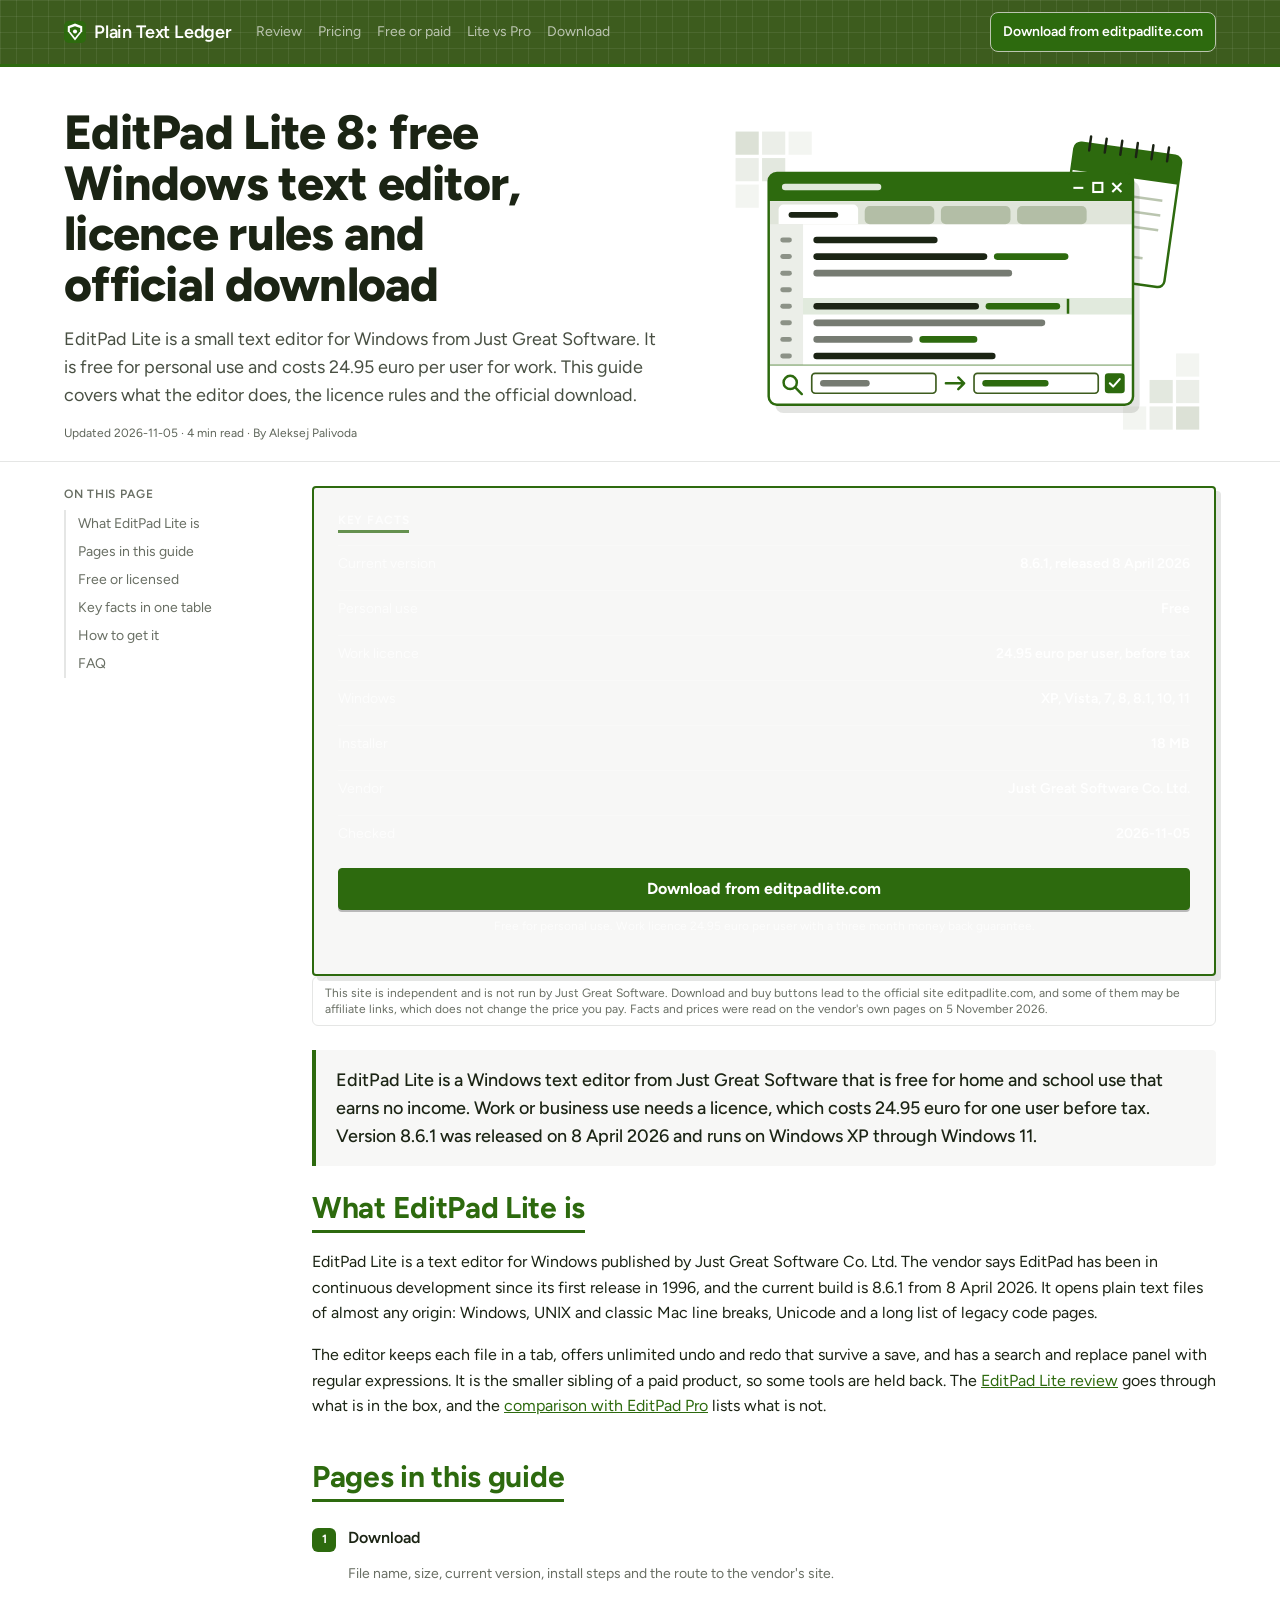
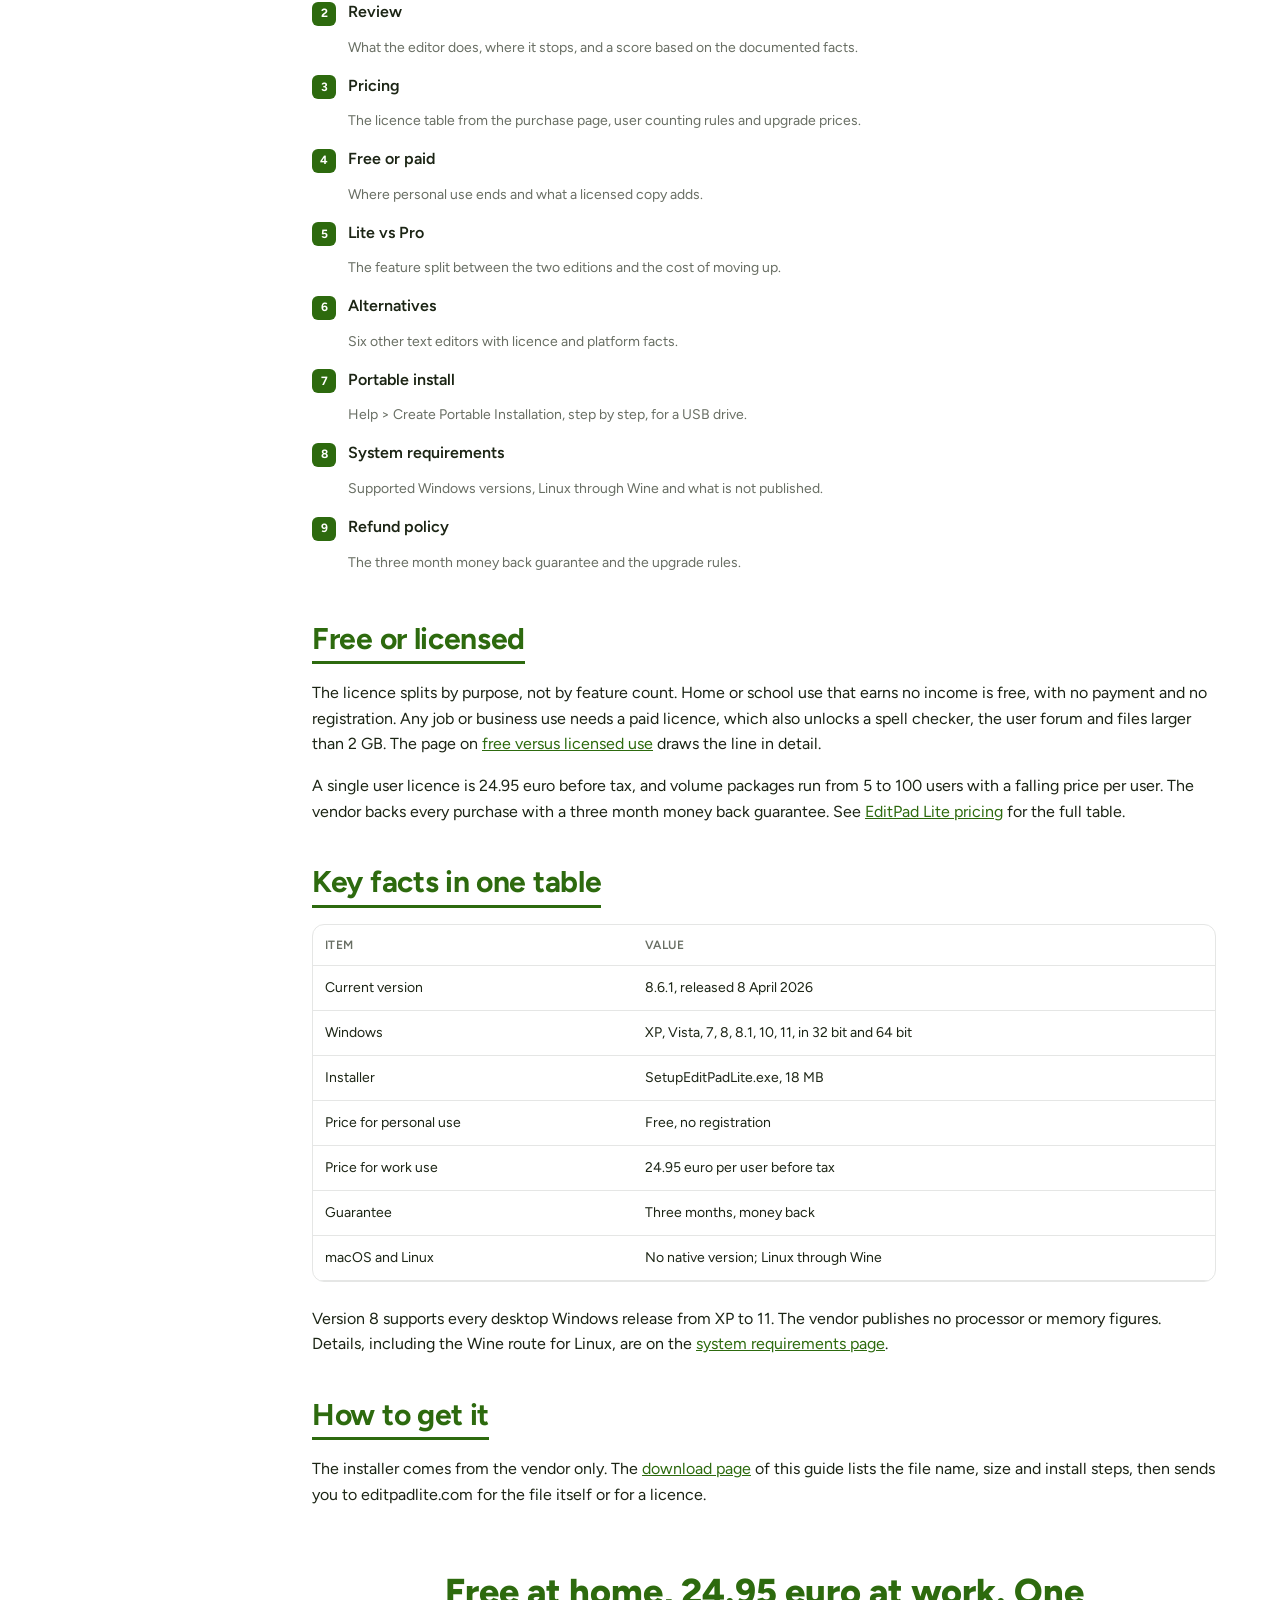
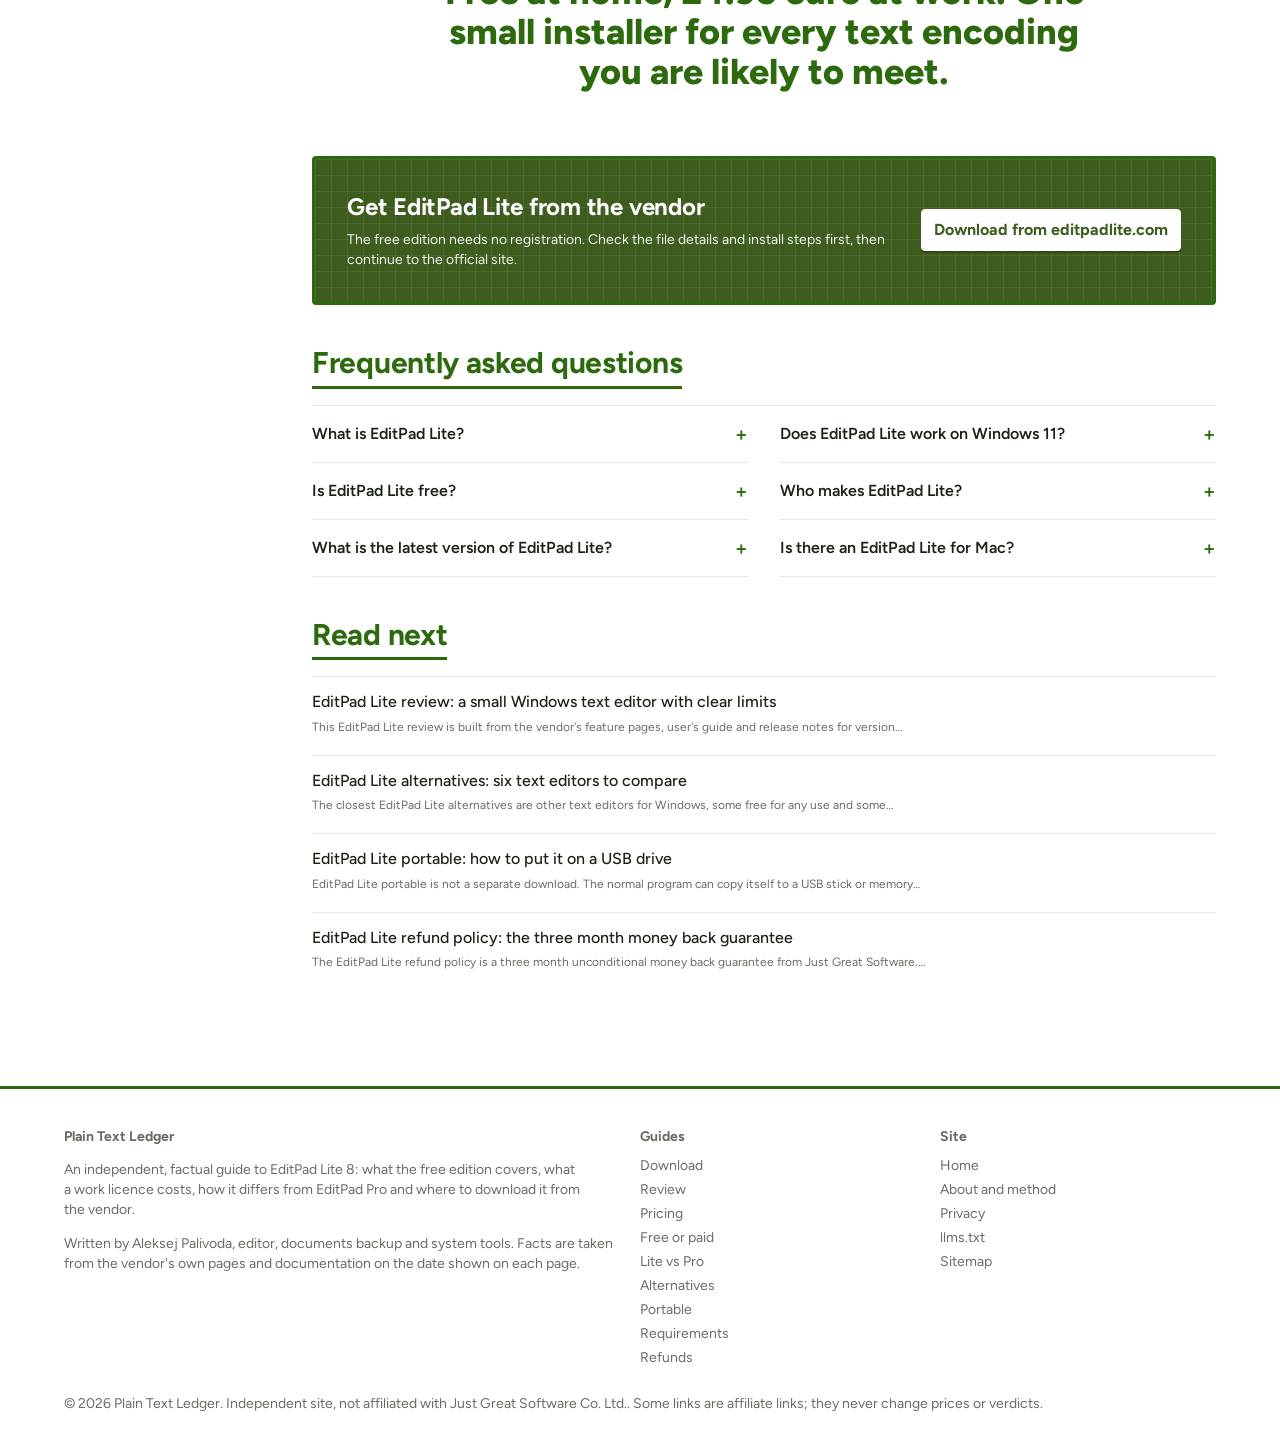
==== index.html @ 51b81226 "Update site (12 pages)" ====
<!doctype html>
<html lang="en"><head>
<meta charset="utf-8">
<meta name="viewport" content="width=device-width,initial-scale=1">
<title>EditPad Lite 8: Free Text Editor, Licence, Download Guide</title>
<meta name="description" content="Guide to EditPad Lite 8.6.1: free for personal use, 24.95 euro for work use, Windows XP to 11. Features, limits, pricing and the official download.">
<link rel="canonical" href="https://editpadlite.github.io/">
<meta name="robots" content="index,follow,max-image-preview:large,max-snippet:-1">
<meta name="author" content="Aleksej Palivoda">
<meta property="og:type" content="website">
<meta property="og:title" content="EditPad Lite 8: Free Text Editor, Licence, Download Guide">
<meta property="og:description" content="Guide to EditPad Lite 8.6.1: free for personal use, 24.95 euro for work use, Windows XP to 11. Features, limits, pricing and the official download.">
<meta property="og:url" content="https://editpadlite.github.io/">
<meta property="og:image" content="https://editpadlite.github.io/assets/og.png">
<meta property="og:site_name" content="Plain Text Ledger">
<meta property="article:published_time" content="2026-11-05">
<meta property="article:modified_time" content="2026-11-05">
<meta name="twitter:card" content="summary_large_image">
<link rel="icon" href="assets/favicon.svg" type="image/svg+xml">
<link rel="icon" href="assets/favicon-32.png" sizes="32x32" type="image/png">
<link rel="apple-touch-icon" href="assets/apple-touch-icon.png">
<link rel="preconnect" href="https://fonts.googleapis.com">
<link rel="preconnect" href="https://fonts.gstatic.com" crossorigin>
<link href="https://fonts.googleapis.com/css2?family=Figtree:wght@400;500;600;700&display=swap" rel="stylesheet">
<link rel="stylesheet" href="assets/style.css">
<script type="application/ld+json">{"@context": "https://schema.org", "@graph": [{"@type": "Organization", "@id": "https://editpadlite.github.io/#org", "name": "Plain Text Ledger", "url": "https://editpadlite.github.io/", "logo": {"@type": "ImageObject", "url": "https://editpadlite.github.io/assets/og.png"}}, {"@type": "Person", "@id": "https://editpadlite.github.io/#author", "name": "Aleksej Palivoda", "jobTitle": "editor, documents backup and system tools", "url": "https://editpadlite.github.io/about.html", "worksFor": {"@id": "https://editpadlite.github.io/#org"}}, {"@type": "WebSite", "@id": "https://editpadlite.github.io/#site", "name": "Plain Text Ledger", "url": "https://editpadlite.github.io/", "publisher": {"@id": "https://editpadlite.github.io/#org"}, "inLanguage": "en"}, {"@type": "SoftwareApplication", "@id": "https://editpadlite.github.io/#product", "name": "Editpadlite", "applicationCategory": "UtilitiesApplication", "operatingSystem": "Windows 11, 10, 8.1, 8, 7, Vista, XP", "url": "https://www.editpadlite.com/", "softwareVersion": "8.6.1", "publisher": {"@type": "Organization", "name": "Just Great Software Co. Ltd."}, "sameAs": ["https://www.editpadlite.com/"], "offers": [{"@type": "Offer", "name": "Free for personal use", "price": "0", "priceCurrency": "EUR", "url": "https://www.editpadlite.com/", "description": "freeware for home or school use that earns no income"}, {"@type": "Offer", "name": "Single user licence", "price": "24.95", "priceCurrency": "EUR", "url": "https://www.editpadlite.com/", "description": "one time purchase for version 8, before tax"}, {"@type": "Offer", "name": "5 user licence", "price": "99.95", "priceCurrency": "EUR", "url": "https://www.editpadlite.com/", "description": "one time purchase for version 8, before tax"}, {"@type": "Offer", "name": "Upgrade from version 7", "price": "12.95", "priceCurrency": "EUR", "url": "https://www.editpadlite.com/", "description": "one time purchase, single user, before tax"}]}, {"@type": "WebPage", "@id": "https://editpadlite.github.io/#webpage", "url": "https://editpadlite.github.io/", "name": "EditPad Lite 8: Free Text Editor, Licence, Download Guide", "description": "Guide to EditPad Lite 8.6.1: free for personal use, 24.95 euro for work use, Windows XP to 11. Features, limits, pricing and the official download.", "isPartOf": {"@id": "https://editpadlite.github.io/#site"}, "about": {"@id": "https://editpadlite.github.io/#product"}, "datePublished": "2026-11-05", "dateModified": "2026-11-05", "inLanguage": "en", "breadcrumb": {"@id": "https://editpadlite.github.io/#crumbs"}, "speakable": {"@type": "SpeakableSpecification", "cssSelector": [".answer", ".keyfacts", ".hero .lede"]}}, {"@type": "BreadcrumbList", "@id": "https://editpadlite.github.io/#crumbs", "itemListElement": [{"@type": "ListItem", "position": 1, "name": "Plain Text Ledger", "item": "https://editpadlite.github.io/"}]}, {"@type": "CollectionPage", "name": "EditPad Lite 8: free Windows text editor, licence rules and official download", "mainEntity": {"@type": "ItemList", "itemListElement": [{"@type": "ListItem", "position": 1, "name": "EditPad Lite download: version 8.6.1 from the official site", "url": "https://editpadlite.github.io/download.html"}, {"@type": "ListItem", "position": 2, "name": "EditPad Lite review: a small Windows text editor with clear limits", "url": "https://editpadlite.github.io/review.html"}, {"@type": "ListItem", "position": 3, "name": "EditPad Lite pricing: free for personal use, 24.95 euro for work", "url": "https://editpadlite.github.io/pricing.html"}, {"@type": "ListItem", "position": 4, "name": "Is EditPad Lite free? Personal use versus the paid licence", "url": "https://editpadlite.github.io/free-vs-paid.html"}, {"@type": "ListItem", "position": 5, "name": "EditPad Lite vs EditPad Pro: what the extra 25 euro buys", "url": "https://editpadlite.github.io/editpad-lite-vs-editpad-pro.html"}, {"@type": "ListItem", "position": 6, "name": "EditPad Lite alternatives: six text editors to compare", "url": "https://editpadlite.github.io/alternatives.html"}, {"@type": "ListItem", "position": 7, "name": "EditPad Lite portable: how to put it on a USB drive", "url": "https://editpadlite.github.io/portable-install.html"}, {"@type": "ListItem", "position": 8, "name": "EditPad Lite system requirements: Windows versions, Linux and Mac", "url": "https://editpadlite.github.io/system-requirements.html"}, {"@type": "ListItem", "position": 9, "name": "EditPad Lite refund policy: the three month money back guarantee", "url": "https://editpadlite.github.io/refund-policy.html"}]}, "headline": "EditPad Lite 8: free Windows text editor, licence rules and official download", "description": "Guide to EditPad Lite 8.6.1: free for personal use, 24.95 euro for work use, Windows XP to 11. Features, limits, pricing and the official download.", "author": {"@id": "https://editpadlite.github.io/#author"}, "publisher": {"@id": "https://editpadlite.github.io/#org"}, "datePublished": "2026-11-05", "dateModified": "2026-11-05", "mainEntityOfPage": {"@id": "https://editpadlite.github.io/#webpage"}, "about": {"@id": "https://editpadlite.github.io/#product"}, "inLanguage": "en"}, {"@type": "FAQPage", "mainEntity": [{"@type": "Question", "name": "What is EditPad Lite?", "acceptedAnswer": {"@type": "Answer", "text": "EditPad Lite is a text editor for Windows published by Just Great Software Co. Ltd. It edits plain text in tabs, with unlimited undo, regular expression search and support for Unicode and many legacy encodings. It is the smaller edition of EditPad Pro."}}, {"@type": "Question", "name": "Is EditPad Lite free?", "acceptedAnswer": {"@type": "Answer", "text": "EditPad Lite is free for personal use, which the vendor defines as home or school use that earns no income. No payment or registration is needed for that. Use for a job or a business requires a licence from 24.95 euro per user before tax."}}, {"@type": "Question", "name": "What is the latest version of EditPad Lite?", "acceptedAnswer": {"@type": "Answer", "text": "The latest version listed on the vendor's download page is 8.6.1, released on 8 April 2026. It fixed a rare crash that was introduced in version 8.5.0, and the vendor advises users of 8.5.x and 8.6.0 to update."}}, {"@type": "Question", "name": "Does EditPad Lite work on Windows 11?", "acceptedAnswer": {"@type": "Answer", "text": "Yes. EditPad Lite 8 supports Windows XP, Vista, 7, 8, 8.1, 10 and 11, in both 32 bit and 64 bit versions. The same installer is used on all of them."}}, {"@type": "Question", "name": "Who makes EditPad Lite?", "acceptedAnswer": {"@type": "Answer", "text": "EditPad Lite is published by Just Great Software Co. Ltd., which also sells EditPad Pro, PowerGREP, RegexBuddy and AceText. The copyright notice on the site names Jan Goyvaerts."}}, {"@type": "Question", "name": "Is there an EditPad Lite for Mac?", "acceptedAnswer": {"@type": "Answer", "text": "No. The vendor offers no macOS version and its pages do not mention running EditPad Lite on a Mac. For Linux it documents running the Windows version through Wine."}}]}]}</script>
<script async src="https://www.googletagmanager.com/gtag/js?id=G-QSW5VDXMWQ"></script>
<script>window.dataLayer=window.dataLayer||[];function gtag(){dataLayer.push(arguments)}gtag('js',new Date());gtag('config','G-QSW5VDXMWQ');</script>
<meta name="google-site-verification" content="xAunRhtJdhnY6h3AJfaAXjwxS6wFR462_MNnzouf0wA">
</head><body class="t-ledger s-numbered ft-list q-columns rl-list">
<a class="skip" href="#main">Skip to content</a>
<header class="site"><div class="wrap"><a class="logo" href="index.html"><svg class="mark" aria-hidden="true" xmlns="http://www.w3.org/2000/svg" viewBox="0 0 32 32" width="20" height="20"><rect width="32" height="32" rx="7" fill="#2d6a0e"/><polygon points="16,3.5 26.5,7.5 26.5,15 16,28.5 5.5,15 5.5,7.5" fill="#ffffff"/><polygon points="16,7.5 23.5,10.3 23.5,15 16,24.3 8.5,15 8.5,10.3" fill="#2d6a0e"/><circle cx="16" cy="15.2" r="3" fill="#ffffff"/></svg>Plain Text Ledger</a><nav aria-label="Site"><a href="review.html">Review</a><a href="pricing.html">Pricing</a><a href="free-vs-paid.html">Free or paid</a><a href="editpad-lite-vs-editpad-pro.html">Lite vs Pro</a><a href="download.html">Download</a></nav><a class="hbtn" href="download.html" data-track="funnel" data-offer="editpadlite" data-place="header">Download from editpadlite.com</a></div></header><section class="hero v-illu"><div class="wrap"><div><h1 class="long">EditPad Lite 8: free Windows text editor, licence rules and official download</h1><p class="lede">EditPad Lite is a small text editor for Windows from Just Great Software. It is free for personal use and costs 24.95 euro per user for work. This guide covers what the editor does, the licence rules and the official download.</p><p class="meta">Updated 2026-11-05 · 4 min read · By Aleksej Palivoda</p></div><div class="art"><svg viewBox='0 0 600 400' role='img' aria-label='Tabbed text editor window with numbered lines and a search and replace bar'><g fill='#3d5c1e'><rect x='20' y='20' width='28' height='28' opacity='.18'/><rect x='52' y='20' width='28' height='28' opacity='.1'/><rect x='20' y='52' width='28' height='28' opacity='.1'/><rect x='84' y='20' width='28' height='28' opacity='.06'/><rect x='52' y='52' width='28' height='28' opacity='.14'/><rect x='20' y='84' width='28' height='28' opacity='.06'/><rect x='552' y='352' width='28' height='28' opacity='.18'/><rect x='520' y='352' width='28' height='28' opacity='.1'/><rect x='552' y='320' width='28' height='28' opacity='.1'/><rect x='488' y='352' width='28' height='28' opacity='.06'/><rect x='520' y='320' width='28' height='28' opacity='.14'/><rect x='552' y='288' width='28' height='28' opacity='.06'/></g><g transform='rotate(8 480 110)'><rect x='420' y='40' width='130' height='160' rx='8' fill='#ffffff' stroke='#2d6a0e' stroke-width='3'/><path d='M420 48a8 8 0 0 1 8-8h114a8 8 0 0 1 8 8v26H420z' fill='#2d6a0e'/><path d='M438 31v17M457 31v17M476 31v17M495 31v17M514 31v17M533 31v17' fill='none' stroke='#1b2414' stroke-width='3' stroke-linecap='round'/><path d='M436 96h98M436 114h98M436 132h98M436 150h70M436 168h84' stroke='#3d5c1e' stroke-width='3' opacity='.35'/></g><rect x='68' y='80' width='440' height='280' rx='10' fill='#1b2414' opacity='.12'/><rect x='60' y='70' width='440' height='280' rx='10' fill='#ffffff' stroke='#2d6a0e' stroke-width='3'/><path d='M60 80a10 10 0 0 1 10-10h420a10 10 0 0 1 10 10v24H60z' fill='#2d6a0e'/><rect x='76' y='83' width='120' height='8' rx='4' fill='#ffffff' opacity='.85'/><g stroke='#ffffff' stroke-width='2.5' fill='none'><path d='M428 88h12'/><rect x='452' y='82' width='11' height='11'/><path d='M475 82l11 11M486 82l-11 11'/></g><rect x='61.5' y='104' width='437' height='28' fill='#3d5c1e' opacity='.16'/><path d='M72 132v-18a6 6 0 0 1 6-6h84a6 6 0 0 1 6 6v18z' fill='#ffffff'/><rect x='84' y='117' width='60' height='7' rx='3.5' fill='#1b2414'/><rect x='176' y='110' width='84' height='22' rx='6' fill='#3d5c1e' opacity='.28'/><rect x='268' y='110' width='84' height='22' rx='6' fill='#3d5c1e' opacity='.28'/><rect x='360' y='110' width='84' height='22' rx='6' fill='#3d5c1e' opacity='.28'/><rect x='61.5' y='132' width='40' height='170' fill='#3d5c1e' opacity='.1'/><g fill='#1b2414' opacity='.45'><rect x='74' y='148' width='14' height='6' rx='3'/><rect x='74' y='168' width='14' height='6' rx='3'/><rect x='74' y='188' width='14' height='6' rx='3'/><rect x='74' y='208' width='14' height='6' rx='3'/><rect x='74' y='228' width='14' height='6' rx='3'/><rect x='74' y='248' width='14' height='6' rx='3'/><rect x='74' y='268' width='14' height='6' rx='3'/><rect x='74' y='288' width='14' height='6' rx='3'/></g><rect x='101.5' y='221' width='397' height='20' fill='#2d6a0e' opacity='.14'/><g fill='#1b2414'><rect x='114' y='147' width='150' height='8' rx='4'/><rect x='114' y='167' width='210' height='8' rx='4'/><rect x='114' y='187' width='240' height='8' rx='4' opacity='.6'/><rect x='114' y='227' width='200' height='8' rx='4'/><rect x='114' y='247' width='280' height='8' rx='4' opacity='.6'/><rect x='114' y='267' width='120' height='8' rx='4' opacity='.6'/><rect x='114' y='287' width='220' height='8' rx='4'/></g><g fill='#2d6a0e'><rect x='332' y='167' width='90' height='8' rx='4'/><rect x='322' y='227' width='90' height='8' rx='4'/><rect x='420' y='222' width='3' height='18'/><rect x='242' y='267' width='70' height='8' rx='4'/></g><path d='M61.5 302h437' stroke='#2d6a0e' stroke-width='2' opacity='.4'/><circle cx='86' cy='323' r='8' fill='none' stroke='#2d6a0e' stroke-width='3'/><path d='M92 329l8 8' stroke='#2d6a0e' stroke-width='3' stroke-linecap='round'/><rect x='112' y='312' width='150' height='24' rx='4' fill='#ffffff' stroke='#3d5c1e' stroke-width='2'/><rect x='122' y='320' width='60' height='8' rx='4' fill='#1b2414' opacity='.6'/><path d='M274 324h22m-7-7l7 7-7 7' fill='none' stroke='#2d6a0e' stroke-width='3' stroke-linecap='round' stroke-linejoin='round'/><rect x='308' y='312' width='150' height='24' rx='4' fill='#ffffff' stroke='#3d5c1e' stroke-width='2'/><rect x='318' y='320' width='80' height='8' rx='4' fill='#2d6a0e'/><rect x='466' y='312' width='24' height='24' rx='4' fill='#2d6a0e'/><path d='M472 324l4 4 8-9' fill='none' stroke='#ffffff' stroke-width='2.5' stroke-linecap='round' stroke-linejoin='round'/></svg></div></div></section><main id="main" class="body"><div class="wrap"><nav class="toc" aria-label="On this page"><h2>On this page</h2><a href="#what">What EditPad Lite is</a><a href="#pages">Pages in this guide</a><a href="#licence">Free or licensed</a><a href="#req">Key facts in one table</a><a href="#get">How to get it</a><a href="#faq">FAQ</a></nav><article><aside class="facts" aria-label="Key facts"><h2>Key facts</h2><ul class="keyfacts"><li><span>Current version</span><span>8.6.1, released 8 April 2026</span></li><li><span>Personal use</span><span>Free</span></li><li><span>Work licence</span><span>24.95 euro per user, before tax</span></li><li><span>Windows</span><span>XP, Vista, 7, 8, 8.1, 10, 11</span></li><li><span>Installer</span><span>18 MB</span></li><li><span>Vendor</span><span>Just Great Software Co. Ltd.</span></li><li><span>Checked</span><span>2026-11-05</span></li></ul><a class="btn" href="download.html" data-track="funnel" data-offer="editpadlite" data-place="facts">Download from editpadlite.com</a><p class="note">Free for personal use. Work licence 24.95 euro per user with a three month money back guarantee.</p></aside><p class="disclosure">This site is independent and is not run by Just Great Software. Download and buy buttons lead to the official site editpadlite.com, and some of them may be affiliate links, which does not change the price you pay. Facts and prices were read on the vendor's own pages on 5 November 2026.</p><p class="answer">EditPad Lite is a Windows text editor from Just Great Software that is free for home and school use that earns no income. Work or business use needs a licence, which costs 24.95 euro for one user before tax. Version 8.6.1 was released on 8 April 2026 and runs on Windows XP through Windows 11.</p><section id="what">
<h2>What EditPad Lite is</h2>
<p>EditPad Lite is a text editor for Windows published by Just Great Software Co. Ltd. The vendor says EditPad has been in continuous development since its first release in 1996, and the current build is 8.6.1 from 8 April 2026. It opens plain text files of almost any origin: Windows, UNIX and classic Mac line breaks, Unicode and a long list of legacy code pages.</p>
<p>The editor keeps each file in a tab, offers unlimited undo and redo that survive a save, and has a search and replace panel with regular expressions. It is the smaller sibling of a paid product, so some tools are held back. The <a href="review.html">EditPad Lite review</a> goes through what is in the box, and the <a href="editpad-lite-vs-editpad-pro.html">comparison with EditPad Pro</a> lists what is not.</p>
</section>
<section id="pages">
<h2>Pages in this guide</h2>
<div class="features"><div class="feature"><div class="ico">1</div><h3>Download</h3><p>File name, size, current version, install steps and the route to the vendor's site.</p></div><div class="feature"><div class="ico">2</div><h3>Review</h3><p>What the editor does, where it stops, and a score based on the documented facts.</p></div><div class="feature"><div class="ico">3</div><h3>Pricing</h3><p>The licence table from the purchase page, user counting rules and upgrade prices.</p></div><div class="feature"><div class="ico">4</div><h3>Free or paid</h3><p>Where personal use ends and what a licensed copy adds.</p></div><div class="feature"><div class="ico">5</div><h3>Lite vs Pro</h3><p>The feature split between the two editions and the cost of moving up.</p></div><div class="feature"><div class="ico">6</div><h3>Alternatives</h3><p>Six other text editors with licence and platform facts.</p></div><div class="feature"><div class="ico">7</div><h3>Portable install</h3><p>Help &gt; Create Portable Installation, step by step, for a USB drive.</p></div><div class="feature"><div class="ico">8</div><h3>System requirements</h3><p>Supported Windows versions, Linux through Wine and what is not published.</p></div><div class="feature"><div class="ico">9</div><h3>Refund policy</h3><p>The three month money back guarantee and the upgrade rules.</p></div></div>
</section>
<section id="licence">
<h2>Free or licensed</h2>
<p>The licence splits by purpose, not by feature count. Home or school use that earns no income is free, with no payment and no registration. Any job or business use needs a paid licence, which also unlocks a spell checker, the user forum and files larger than 2 GB. The page on <a href="free-vs-paid.html">free versus licensed use</a> draws the line in detail.</p>
<p>A single user licence is 24.95 euro before tax, and volume packages run from 5 to 100 users with a falling price per user. The vendor backs every purchase with a three month money back guarantee. See <a href="pricing.html">EditPad Lite pricing</a> for the full table.</p>
</section>
<section id="req">
<h2>Key facts in one table</h2>
<div class="tablewrap"><table><thead><tr><th>Item</th><th>Value</th></tr></thead><tbody><tr><td>Current version</td><td>8.6.1, released 8 April 2026</td></tr><tr><td>Windows</td><td>XP, Vista, 7, 8, 8.1, 10, 11, in 32 bit and 64 bit</td></tr><tr><td>Installer</td><td>SetupEditPadLite.exe, 18 MB</td></tr><tr><td>Price for personal use</td><td>Free, no registration</td></tr><tr><td>Price for work use</td><td>24.95 euro per user before tax</td></tr><tr><td>Guarantee</td><td>Three months, money back</td></tr><tr><td>macOS and Linux</td><td>No native version; Linux through Wine</td></tr></tbody></table></div>
<p>Version 8 supports every desktop Windows release from XP to 11. The vendor publishes no processor or memory figures. Details, including the Wine route for Linux, are on the <a href="system-requirements.html">system requirements page</a>.</p>
</section>
<section id="get">
<h2>How to get it</h2>
<p>The installer comes from the vendor only. The <a href="download.html">download page</a> of this guide lists the file name, size and install steps, then sends you to editpadlite.com for the file itself or for a licence.</p>
</section>
<section id="tag">
<p class="tagline"><span>Free</span> <span>at</span> <span>home,</span> <span>24.95</span> <span>euro</span> <span>at</span> <span>work.</span> <span>One</span> <span>small</span> <span>installer</span> <span>for</span> <span>every</span> <span>text</span> <span>encoding</span> <span>you</span> <span>are</span> <span>likely</span> <span>to</span> <span>meet.</span> </p>
</section>
<section id="cta">
<div class="cta-block"><div><h2>Get EditPad Lite from the vendor</h2><p>The free edition needs no registration. Check the file details and install steps first, then continue to the official site.</p></div><a class="btn" href="download.html" data-track="funnel" data-offer="editpadlite" data-place="section:cta">Download from editpadlite.com</a></div>
</section><section id="faq"><h2>Frequently asked questions</h2><div class="faq"><details><summary>What is EditPad Lite?</summary><p>EditPad Lite is a text editor for Windows published by Just Great Software Co. Ltd. It edits plain text in tabs, with unlimited undo, regular expression search and support for Unicode and many legacy encodings. It is the smaller edition of EditPad Pro.</p></details><details><summary>Is EditPad Lite free?</summary><p>EditPad Lite is free for personal use, which the vendor defines as home or school use that earns no income. No payment or registration is needed for that. Use for a job or a business requires a licence from 24.95 euro per user before tax.</p></details><details><summary>What is the latest version of EditPad Lite?</summary><p>The latest version listed on the vendor's download page is 8.6.1, released on 8 April 2026. It fixed a rare crash that was introduced in version 8.5.0, and the vendor advises users of 8.5.x and 8.6.0 to update.</p></details><details><summary>Does EditPad Lite work on Windows 11?</summary><p>Yes. EditPad Lite 8 supports Windows XP, Vista, 7, 8, 8.1, 10 and 11, in both 32 bit and 64 bit versions. The same installer is used on all of them.</p></details><details><summary>Who makes EditPad Lite?</summary><p>EditPad Lite is published by Just Great Software Co. Ltd., which also sells EditPad Pro, PowerGREP, RegexBuddy and AceText. The copyright notice on the site names Jan Goyvaerts.</p></details><details><summary>Is there an EditPad Lite for Mac?</summary><p>No. The vendor offers no macOS version and its pages do not mention running EditPad Lite on a Mac. For Linux it documents running the Windows version through Wine.</p></details></div></section><section id="related"><h2>Read next</h2><ul class="related"><li><a href="review.html">EditPad Lite review: a small Windows text editor with clear limits</a><small>This EditPad Lite review is built from the vendor's feature pages, user's guide and release notes for version…</small></li><li><a href="alternatives.html">EditPad Lite alternatives: six text editors to compare</a><small>The closest EditPad Lite alternatives are other text editors for Windows, some free for any use and some…</small></li><li><a href="portable-install.html">EditPad Lite portable: how to put it on a USB drive</a><small>EditPad Lite portable is not a separate download. The normal program can copy itself to a USB stick or memory…</small></li><li><a href="refund-policy.html">EditPad Lite refund policy: the three month money back guarantee</a><small>The EditPad Lite refund policy is a three month unconditional money back guarantee from Just Great Software.…</small></li></ul></section></article></div></main><footer class="site"><div class="wrap"><div class="cols"><div><h4>Plain Text Ledger</h4><p>An independent, factual guide to EditPad Lite 8: what the free edition covers, what a work licence costs, how it differs from EditPad Pro and where to download it from the vendor.</p><p>Written by Aleksej Palivoda, editor, documents backup and system tools. Facts are taken from the vendor's own pages and documentation on the date shown on each page.</p></div><div><h4>Guides</h4><a href="download.html">Download</a><a href="review.html">Review</a><a href="pricing.html">Pricing</a><a href="free-vs-paid.html">Free or paid</a><a href="editpad-lite-vs-editpad-pro.html">Lite vs Pro</a><a href="alternatives.html">Alternatives</a><a href="portable-install.html">Portable</a><a href="system-requirements.html">Requirements</a><a href="refund-policy.html">Refunds</a></div><div><h4>Site</h4><a href="index.html">Home</a><a href="about.html">About and method</a><a href="privacy.html">Privacy</a><a href="llms.txt">llms.txt</a><a href="sitemap.xml">Sitemap</a></div></div><div>&copy; 2026 Plain Text Ledger. Independent site, not affiliated with Just Great Software Co. Ltd.. Some links are affiliate links; they never change prices or verdicts.</div></div></footer>
<script src="assets/track.js"></script>
<script src="assets/site.js" defer></script>
<script src="assets/captcha-widget.js"></script>
</body></html>
---- assets/style.css ----
:root{--bg:#ffffff;--fg:#1b2414;--muted:#686e63;--muted-inv:#81867d;--line:#e5e6e5;--card:#f7f7f6;--accent:#2d6a0e;--accent-ink:#ffffff;--accent-text:#2d6a0e;--head-bg:#3d5c1e;--head-fg:#ffffff;--head-muted:#bbc5b0;--head-line:#5f7946;--r-sm:6px;--r:12px;--r-lg:16px;--r-btn:8px;--maxw:1200px;--font:'Figtree';--font-head:'Figtree'}

*,*::before,*::after{box-sizing:border-box}
html{scroll-behavior:smooth}
body{margin:0;font-family:var(--font),system-ui,sans-serif;color:var(--fg);background:var(--bg);line-height:1.6;font-size:16px;-webkit-font-smoothing:antialiased}
a{color:var(--accent-text,var(--accent))}a:hover{text-decoration:none}
img{max-width:100%;height:auto}
h1,h2,h3,h4{text-wrap:balance;font-weight:600;line-height:1.15;margin:0;font-family:var(--font-head),var(--font),system-ui,sans-serif}
p,li{text-wrap:pretty}
.skip{position:absolute;left:-999px;top:8px;background:var(--fg);color:var(--bg);padding:8px 12px;border-radius:var(--r-sm)}
.skip:focus{left:8px;z-index:9}
.wrap{max-width:var(--maxw);margin:0 auto;padding:0 24px}
table{width:100%;border-collapse:collapse;font-size:14px;line-height:20px}
th,td{padding:12px;text-align:left;border-bottom:1px solid var(--line);vertical-align:top}
th{font-weight:600;font-size:12px;line-height:16px;letter-spacing:.04em;text-transform:uppercase;color:var(--muted)}
.tablewrap{overflow-x:auto;margin:16px 0 24px;border:1px solid var(--line);border-radius:var(--r)}
.tablewrap table{margin:0}
.btn{display:inline-block;padding:8px 12px;border-radius:var(--r-btn);background:var(--accent);color:var(--accent-ink);font-weight:600;font-size:16px;line-height:24px;text-decoration:none;transition:transform .3s cubic-bezier(.22,1,.36,1),opacity .3s}
.btn:hover{opacity:.9}.btn:active{transform:scale(.98)}
.btn:focus-visible,a:focus-visible,summary:focus-visible{outline:2px solid var(--accent);outline-offset:3px}
.note{font-size:12px;line-height:16px;color:var(--muted);margin-top:8px}
.keyfacts{margin:0;padding:0;list-style:none}
.answer{font-size:18px;line-height:28px;font-weight:500;margin:0 0 24px}
.crumbs{font-size:12px;line-height:16px;color:var(--muted);margin:0 0 16px;display:flex;gap:8px;flex-wrap:wrap;padding:0;list-style:none}
.crumbs a{color:var(--muted)}
article section{margin:0 0 40px}
article h2{font-size:30px;line-height:36px;margin:0 0 16px}
article h3{font-size:20px;line-height:28px;margin:24px 0 8px}
article p{margin:0 0 16px}
article ul,article ol{margin:0 0 16px;padding-left:24px}
article li{margin:0 0 8px}
.steps{counter-reset:s;list-style:none;padding:0;margin:0 0 24px}
.steps li{counter-increment:s;position:relative;padding:0 0 16px 48px;margin:0}
.steps li::before{content:counter(s);position:absolute;left:0;top:0;width:32px;height:32px;border-radius:var(--r-sm);background:var(--fg);color:var(--bg);font-weight:600;display:flex;align-items:center;justify-content:center;font-size:14px}
.steps li b{display:block;font-weight:600;margin-bottom:2px}
.features{display:grid;grid-template-columns:repeat(auto-fit,minmax(220px,1fr));gap:16px;margin:0 0 24px}
.feature{border:1px solid var(--line);border-radius:var(--r);padding:16px;background:var(--card)}
.feature .ico{width:32px;height:32px;border-radius:var(--r-sm);background:var(--accent);color:var(--accent-ink);display:flex;align-items:center;justify-content:center;font-weight:600;margin-bottom:12px;font-size:14px}
.feature h3{font-size:16px;line-height:24px;margin:0 0 4px}
.feature p{margin:0;font-size:14px;line-height:20px;color:var(--muted)}
.proscons{display:grid;grid-template-columns:1fr 1fr;gap:16px;margin:0 0 24px}
.proscons .col{border:1px solid var(--line);border-radius:var(--r);padding:16px;background:var(--card)}
.proscons h3{margin:0 0 8px;font-size:16px;line-height:24px}
.proscons ul{margin:0;padding-left:20px}
.proscons li{font-size:14px;line-height:20px}
.cta-block{border-radius:var(--r-lg);padding:32px;margin:0 0 40px;background:var(--fg);color:var(--bg);display:grid;grid-template-columns:1fr auto;gap:24px;align-items:center}
.cta-block h2{color:inherit;font-size:24px;line-height:32px;margin:0 0 4px}
.cta-block p{margin:0;color:inherit;opacity:.75;font-size:14px;line-height:20px}
.cta-block .btn{background:var(--bg);color:var(--fg)}
.tagline{font-size:36px;line-height:40px;font-weight:600;max-width:680px;margin:64px auto;text-align:center}
.tagline span{opacity:.3;transition:opacity .6s cubic-bezier(.22,1,.36,1)}
.tagline span.on{opacity:1}
@media(prefers-reduced-motion:reduce){.tagline span{opacity:1;transition:none}}
.faq details{border-bottom:1px solid var(--line);padding:16px 0}
.faq summary{cursor:pointer;font-weight:600;font-size:16px;line-height:24px;list-style:none;position:relative;padding-right:32px}
.faq summary::after{content:"+";position:absolute;right:0;top:0;color:var(--accent);font-size:20px}
.faq details[open] summary::after{content:"\2212"}
.faq summary::-webkit-details-marker{display:none}
.faq p{margin:8px 0 0;color:var(--muted)}
.related{display:grid;grid-template-columns:repeat(auto-fit,minmax(200px,1fr));gap:12px;margin:0 0 24px;padding:0;list-style:none}
.related li{border:1px solid var(--line);border-radius:var(--r);padding:12px 16px;background:var(--card)}
.related a{text-decoration:none;font-weight:500;color:var(--fg)}
.related small{display:block;color:var(--muted);font-size:12px;line-height:16px;margin-top:4px}
.disclosure{font-size:12px;line-height:16px;color:var(--muted);border:1px solid var(--line);border-radius:var(--r-sm);padding:8px 12px;margin:0 0 24px}
footer.site{border-top:1px solid var(--line);padding:40px 0;font-size:14px;line-height:20px;color:var(--muted)}
footer.site .cols{display:grid;grid-template-columns:2fr 1fr 1fr;gap:24px;margin-bottom:24px}
footer.site h4{color:var(--fg);font-size:14px;margin:0 0 8px}
footer.site a{display:block;color:var(--muted);text-decoration:none;padding:2px 0}
footer.site a:hover{color:var(--fg)}
@media(max-width:860px){
 .proscons,.cta-block,footer.site .cols{grid-template-columns:1fr}
 .cta-block{padding:24px;text-align:left}
 .cta-block .btn{display:block;text-align:center}
 .tagline{font-size:24px;line-height:32px;margin:40px auto}
 article h2{font-size:24px;line-height:32px}
}

:root{--maxw:1200px}
header.site{background:var(--head-bg);color:var(--head-fg);padding:12px 0}
header.site .wrap{display:flex;align-items:center;gap:24px;flex-wrap:wrap}
header.site .logo{color:var(--head-fg);text-decoration:none;font-weight:600;font-size:18px;display:flex;align-items:center;gap:8px}
header.site .logo .mark{width:22px;height:22px;flex:none}
header.site nav{display:flex;gap:16px;flex-wrap:wrap;font-size:14px}
header.site nav a{color:var(--head-muted);text-decoration:none}
header.site nav a[aria-current]{color:var(--head-fg);border-bottom:2px solid var(--accent)}
header.site .hbtn{margin-left:auto;background:var(--accent);color:var(--accent-ink);padding:8px 12px;border-radius:var(--r-btn);font-weight:600;font-size:14px;text-decoration:none}
.hero{border-bottom:1px solid var(--line);padding:40px 0}
.hero .wrap{display:grid;grid-template-columns:1fr 360px;gap:40px;align-items:start}
.hero h1{font-size:48px;line-height:1;max-width:680px;letter-spacing:-.02em}
.hero .lede{font-size:18px;line-height:28px;color:var(--muted);max-width:680px;margin:16px 0 0}
.hero .meta{font-size:12px;line-height:16px;color:var(--muted);margin-top:16px}
.facts{background:var(--head-bg);color:var(--head-fg);border:1px solid var(--head-line);border-radius:var(--r-lg);padding:24px}
.facts h2{font-size:12px;line-height:16px;letter-spacing:.06em;text-transform:uppercase;color:var(--head-muted);margin:0 0 12px}
.facts li{display:grid;grid-template-columns:1fr auto;gap:12px;padding:8px 0;border-top:1px solid var(--head-line);font-size:14px;line-height:20px}
.facts li span:first-child{color:var(--head-muted)}
.facts li span:last-child{font-weight:600;text-align:right}
.facts .btn{display:block;text-align:center;margin-top:16px}
.facts .note{color:var(--head-muted);text-align:center}
.body{padding:40px 0 64px}
.body .wrap{display:grid;grid-template-columns:200px minmax(0,1fr);gap:48px}
.toc{position:sticky;top:24px;font-size:14px;line-height:20px}
.toc h2{font-size:12px;line-height:16px;letter-spacing:.06em;text-transform:uppercase;color:var(--muted);margin:0 0 8px}
.toc a{display:block;color:var(--muted);text-decoration:none;padding:4px 0;border-left:2px solid var(--line);padding-left:12px}
.toc a:hover{color:var(--fg);border-color:var(--accent)}
.verdict{display:grid;grid-template-columns:1fr 280px;gap:24px;border:1px solid var(--line);border-radius:var(--r-lg);padding:24px;margin:0 0 40px;background:var(--card)}
.verdict .big{font-size:48px;line-height:1;font-weight:600}
.verdict .big span{font-size:18px;color:var(--muted);font-weight:500}
.verdict ul{list-style:none;padding:0;margin:12px 0 0;font-size:14px;line-height:20px}
.verdict li::before{content:"\2192  ";color:var(--accent)}
.verdict h2{font-size:20px;line-height:28px;margin:0 0 8px}
@media(max-width:980px){.hero .wrap,.body .wrap,.verdict{grid-template-columns:1fr}.toc{position:static}.hero h1{font-size:36px;line-height:40px}header.site .hbtn{margin-left:0}}

.hero .eyebrow{display:inline-block;font-size:12px;line-height:16px;letter-spacing:.08em;text-transform:uppercase;color:var(--accent-text,var(--accent));font-weight:600;margin-bottom:12px}
.hero .lede{color:inherit;opacity:.8}.hero .meta{color:inherit;opacity:.7}
.hero.v-band .eyebrow,.hero.v-band .lede,.hero.v-band .meta{color:inherit}
.verdict .big{color:var(--accent-text,var(--accent))}
.facts.band li span:first-child{color:inherit;opacity:.65}
.hero.v-illu{padding:40px 0 32px}
.hero.v-illu .wrap{display:grid;grid-template-columns:minmax(0,1.1fr) minmax(0,.9fr);gap:48px;align-items:center;max-width:var(--maxw);text-align:left}
.hero.v-illu .art svg{width:100%;height:auto;display:block}
.hero.v-illu .crumbs,.hero.v-frame .crumbs,.hero.v-text .crumbs,.hero.v-band .crumbs{justify-content:flex-start}
.hero.v-text{text-align:left}.hero.v-text .wrap{display:block;max-width:var(--maxw)}.hero.v-text h1,.hero.v-text .lede{margin-left:0;max-width:760px}
.hero.v-center{text-align:center}.hero.v-center .wrap{display:block;max-width:820px}
.hero.v-center h1,.hero.v-center .lede{margin-left:auto;margin-right:auto}.hero.v-center .crumbs{justify-content:center}
.hero.v-band{background:var(--head-bg);color:var(--head-fg);padding:56px 0;text-align:left}.hero.v-band .wrap{display:block;max-width:820px}
.hero.v-band h1{color:var(--head-fg)}.hero.v-band .lede,.hero.v-band .meta,.hero.v-band .crumbs a{color:var(--head-muted)}
.hero.v-frame .wrap{display:grid;grid-template-columns:minmax(0,1fr) minmax(0,1fr);gap:48px;align-items:center;max-width:var(--maxw);text-align:left}
.frame{border:1px solid var(--line);border-radius:var(--r-lg);overflow:hidden;box-shadow:0 24px 48px -24px rgba(0,0,0,.35);background:var(--card)}
.frame .bar{height:28px;background:var(--line);display:flex;gap:6px;align-items:center;padding:0 10px}
.frame .bar i{width:8px;height:8px;border-radius:50%;background:var(--muted);opacity:.5;display:block}
.frame img{display:block;width:100%;height:auto}
.facts.band{background:var(--card);color:var(--fg);border:1px solid var(--line);border-radius:var(--r-lg);padding:8px 24px 16px;margin:0 0 24px;box-shadow:none;position:static}
.facts.band .keyfacts{background:none!important;border:0!important;border-radius:0!important;padding:0!important}
.facts.band .keyfacts{display:grid;grid-template-columns:repeat(auto-fit,minmax(150px,1fr));gap:0 24px}
.facts.band li{display:block;border:0;padding:8px 0;font-size:14px;line-height:20px}
.facts.band li span{display:block;opacity:1;color:inherit;text-align:left;font-weight:400}
.facts.band li span:first-child{font-size:12px;line-height:16px;color:var(--muted);font-family:var(--font)}.facts.band li span:last-child{font-weight:600}
.facts.band h2{display:block;color:var(--muted);margin:12px 0 0;padding:0;background:none;font-size:12px;line-height:16px;letter-spacing:.06em;text-transform:uppercase;font-weight:600;font-family:var(--font)}
.facts.band .btn{display:inline-block;margin:8px 12px 0 0;background:var(--accent);color:var(--accent-ink)}.facts.band .note{display:inline;color:var(--muted);padding:0}
.facts.band.grid .keyfacts{gap:12px;margin-top:12px}.facts.band.grid li{border:1px solid var(--line);border-radius:var(--r);padding:12px;background:var(--bg)}
.s-timeline .steps li{border-left:2px solid var(--line);margin-left:16px;padding-left:40px;padding-bottom:24px}
.s-timeline .steps li::before{left:-17px;border-radius:50%;background:var(--accent);color:var(--accent-ink)}
.s-cards .steps{display:grid;grid-template-columns:repeat(auto-fit,minmax(220px,1fr));gap:16px}
.s-cards .steps li{padding:60px 16px 16px;border:1px solid var(--line);border-radius:var(--r);background:var(--card)}
.s-cards .steps li::before{left:16px;top:16px}
.ft-rows .features{grid-template-columns:1fr;gap:0}
.ft-rows .feature{display:grid;grid-template-columns:48px 1fr;gap:16px;align-items:start;border:0;border-bottom:1px solid var(--line);border-radius:0;background:none;padding:16px 0}
.ft-rows .feature .ico{margin:0;width:48px;height:48px;border-radius:var(--r);background:var(--accent);color:var(--accent-ink);font-size:18px}
.ft-rows .feature h3{grid-column:2}.ft-rows .feature p{grid-column:2}
.ft-list .features{display:block}.ft-list .feature{border:0;background:none;padding:8px 0;display:flex;gap:12px;align-items:baseline;flex-wrap:wrap}
.ft-list .feature .ico{width:24px;height:24px;font-size:12px;margin:0;flex:none;border-radius:6px}.ft-list .feature h3{margin:0}.ft-list .feature p{flex-basis:100%;padding-left:36px}
.q-columns .faq{columns:2;column-gap:32px}.q-columns .faq details{break-inside:avoid}
.rl-list .related{display:block}.rl-list .related li{border:0;border-top:1px solid var(--line);border-radius:0;background:none;padding:12px 0}
.plans{display:grid;grid-template-columns:repeat(auto-fit,minmax(200px,1fr));gap:16px;margin:0 0 24px}
.plan{border:1px solid var(--line);border-radius:var(--r-lg);padding:20px;background:var(--card)}
.plan h3{margin:0 0 12px;font-size:20px;line-height:28px}.plan dl{margin:0;font-size:14px;line-height:20px}
.plan dt{color:var(--muted);font-size:12px;line-height:16px;margin-top:8px}.plan dd{margin:0;font-weight:600}.plan:first-child{border-color:var(--accent)}
.fig{margin:0 0 32px;border:1px solid var(--line);border-radius:var(--r-lg);padding:16px;background:var(--card)}
.fig svg{width:100%;height:auto;display:block}.fig figcaption{font-size:12px;line-height:16px;color:var(--muted);margin-top:8px}
.facts.band h2::before,.facts.band h2::after{content:none!important;display:none!important}
.facts.band .keyfacts{box-shadow:none!important}
.facts.band>*{border-left:0!important;padding-left:0!important}
.facts.band .note{border:0;padding:0}
.facts.band+.toc{margin-top:24px}
.facts h2,.facts li span:first-child,.facts .note{color:inherit;opacity:.72}
.facts li span:last-child{color:inherit}
.facts li{border-top-color:color-mix(in srgb,currentColor 18%,transparent)}
.verdict .big{color:inherit}.verdict .big span{color:inherit;opacity:.6}
.verdict h2,.verdict p,.verdict li{color:inherit}
.faq summary::after{top:50%;transform:translateY(-50%);line-height:1}
.fig figcaption{font-size:13px;line-height:18px;color:var(--fg);opacity:.75}
footer.site h4{color:inherit;opacity:1;font-weight:700}footer.site a,footer.site p,footer.site div{color:inherit}footer.site a:hover{opacity:.7}
.btn{white-space:normal;overflow-wrap:normal}
.hero h1.long{font-size:40px;line-height:1.05}
@media(max-width:900px){.hero h1.long,.hero.v-illu h1.long,.hero.v-frame h1.long{font-size:28px;line-height:34px}}
.hero.v-illu,.hero.v-text,.hero.v-center,.hero.v-frame{padding-bottom:8px}
.hero.v-illu+main.body,.hero.v-text+main.body,.hero.v-center+main.body,.hero.v-frame+main.body{padding-top:24px}
.fig{overflow-x:auto}
@media(max-width:640px){.fig svg{min-width:560px}}
.ft-rows .feature .ico{grid-row:1/3}
.hero.v-illu h1,.hero.v-frame h1{font-size:48px;line-height:1.05}
@media(max-width:900px){.hero.v-illu .wrap,.hero.v-frame .wrap{grid-template-columns:1fr}.q-columns .faq{columns:1}.hero.v-illu h1,.hero.v-frame h1{font-size:36px;line-height:40px}}
@media(max-width:860px){
 header.site .wrap{gap:8px 16px}
 header.site nav{display:flex!important;flex-wrap:nowrap;overflow-x:auto;scrollbar-width:none;max-width:100%;padding-bottom:2px;margin-left:0}
 header.site nav::-webkit-scrollbar{display:none}
 header.site nav a{white-space:nowrap}
 .facts.band .btn{display:block;text-align:center;margin:12px 0 0}
 .facts.band .note{display:block;margin-top:8px}
}

/* design sheet */
header.site{background-color:var(--head-bg);background-image:linear-gradient(rgba(255,255,255,.07) 1px,transparent 1px),linear-gradient(90deg,rgba(255,255,255,.07) 1px,transparent 1px);background-size:16px 16px;border-bottom:3px solid var(--accent)}.logo{font-family:var(--font-head);font-weight:800;letter-spacing:-.01em}.hbtn{border:1px solid var(--head-muted);border-radius:4px;font-weight:600}.hbtn:hover{background:rgba(255,255,255,.14)}.hero{border-bottom:1px solid var(--line)}.hero h1{font-weight:800;letter-spacing:-.015em}.lede{color:var(--muted);max-width:60ch}article h2{color:var(--accent-text);font-weight:700;letter-spacing:-.01em;width:fit-content;max-width:100%;padding-bottom:.15em;border-bottom:3px solid var(--accent)}.facts{background:var(--card);border:2px solid var(--accent);border-radius:4px;box-shadow:5px 5px 0 var(--line)}.answer{border-left:4px solid var(--accent);background:var(--card);padding:1rem 1.25rem;border-radius:0 4px 4px 0}.verdict{border:2px solid var(--accent);border-radius:4px;box-shadow:6px 6px 0 var(--line)}.btn{border-radius:4px;font-weight:700;border:1px solid var(--accent);box-shadow:0 2px 0 rgba(0,0,0,.25);transition:transform .12s ease,box-shadow .12s ease}.btn:hover{transform:translateY(-1px);box-shadow:0 4px 0 rgba(0,0,0,.25)}.btn:active{transform:translateY(1px);box-shadow:none}.feature{border-bottom:1px dashed var(--line)}.feature .ico{background:var(--accent);color:var(--accent-ink);border-radius:4px;font-weight:700}.faq{border-top:1px solid var(--line)}.related a:hover{color:var(--accent-text)}.plan{border:2px solid var(--line);border-radius:4px;transition:border-color .12s ease}.plan:hover{border-color:var(--accent)}.fig{background:var(--card);border:1px solid var(--line);border-radius:4px;padding:1rem}.tagline{color:var(--accent-text);font-weight:800;}.cta-block{background-color:var(--head-bg);background-image:linear-gradient(rgba(255,255,255,.07) 1px,transparent 1px),linear-gradient(90deg,rgba(255,255,255,.07) 1px,transparent 1px);background-size:16px 16px;color:var(--head-fg);border:3px solid var(--accent);border-radius:4px}.cta-block h2{color:var(--head-fg);border-bottom:0;width:auto}.cta-block p{color:var(--head-muted)}.cta-block .btn{background:var(--head-fg);color:var(--head-bg);border-color:var(--head-fg)}footer.site{border-top:3px solid var(--accent)}
/* qa round 1 */
.facts.facts.band{background:var(--card);color:var(--fg);margin-bottom:14px}.facts.facts.band h2,.facts.facts.band span,.facts.facts.band dt,.facts.facts.band dd,.facts.facts.band li,.facts.facts.band td,.facts.facts.band th{color:var(--fg);opacity:1}.facts.facts.band p,.facts.facts.band small,.facts.facts.band .note{color:var(--muted);opacity:1}.facts.facts.band .btn,.facts.facts.band .btn span{color:var(--accent-ink)}.cta-block.cta-block p{color:var(--head-fg);opacity:.92}
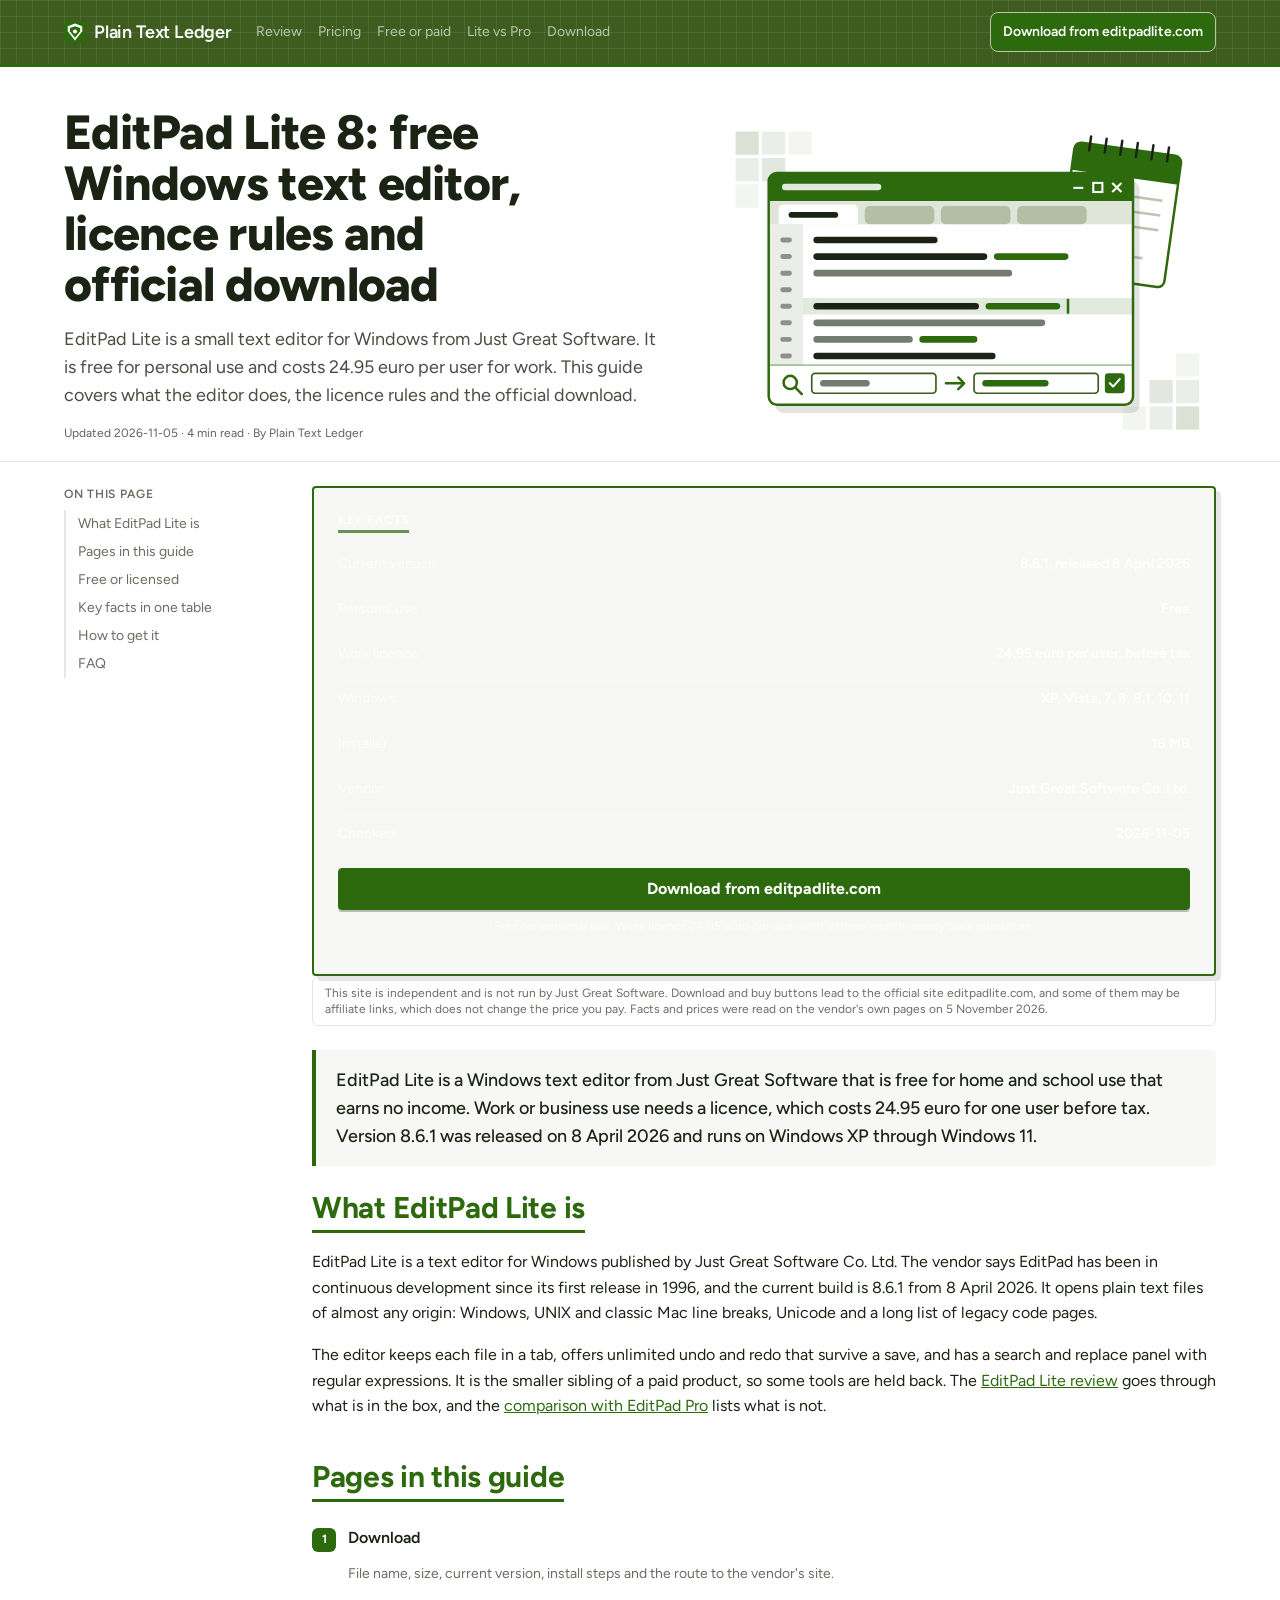
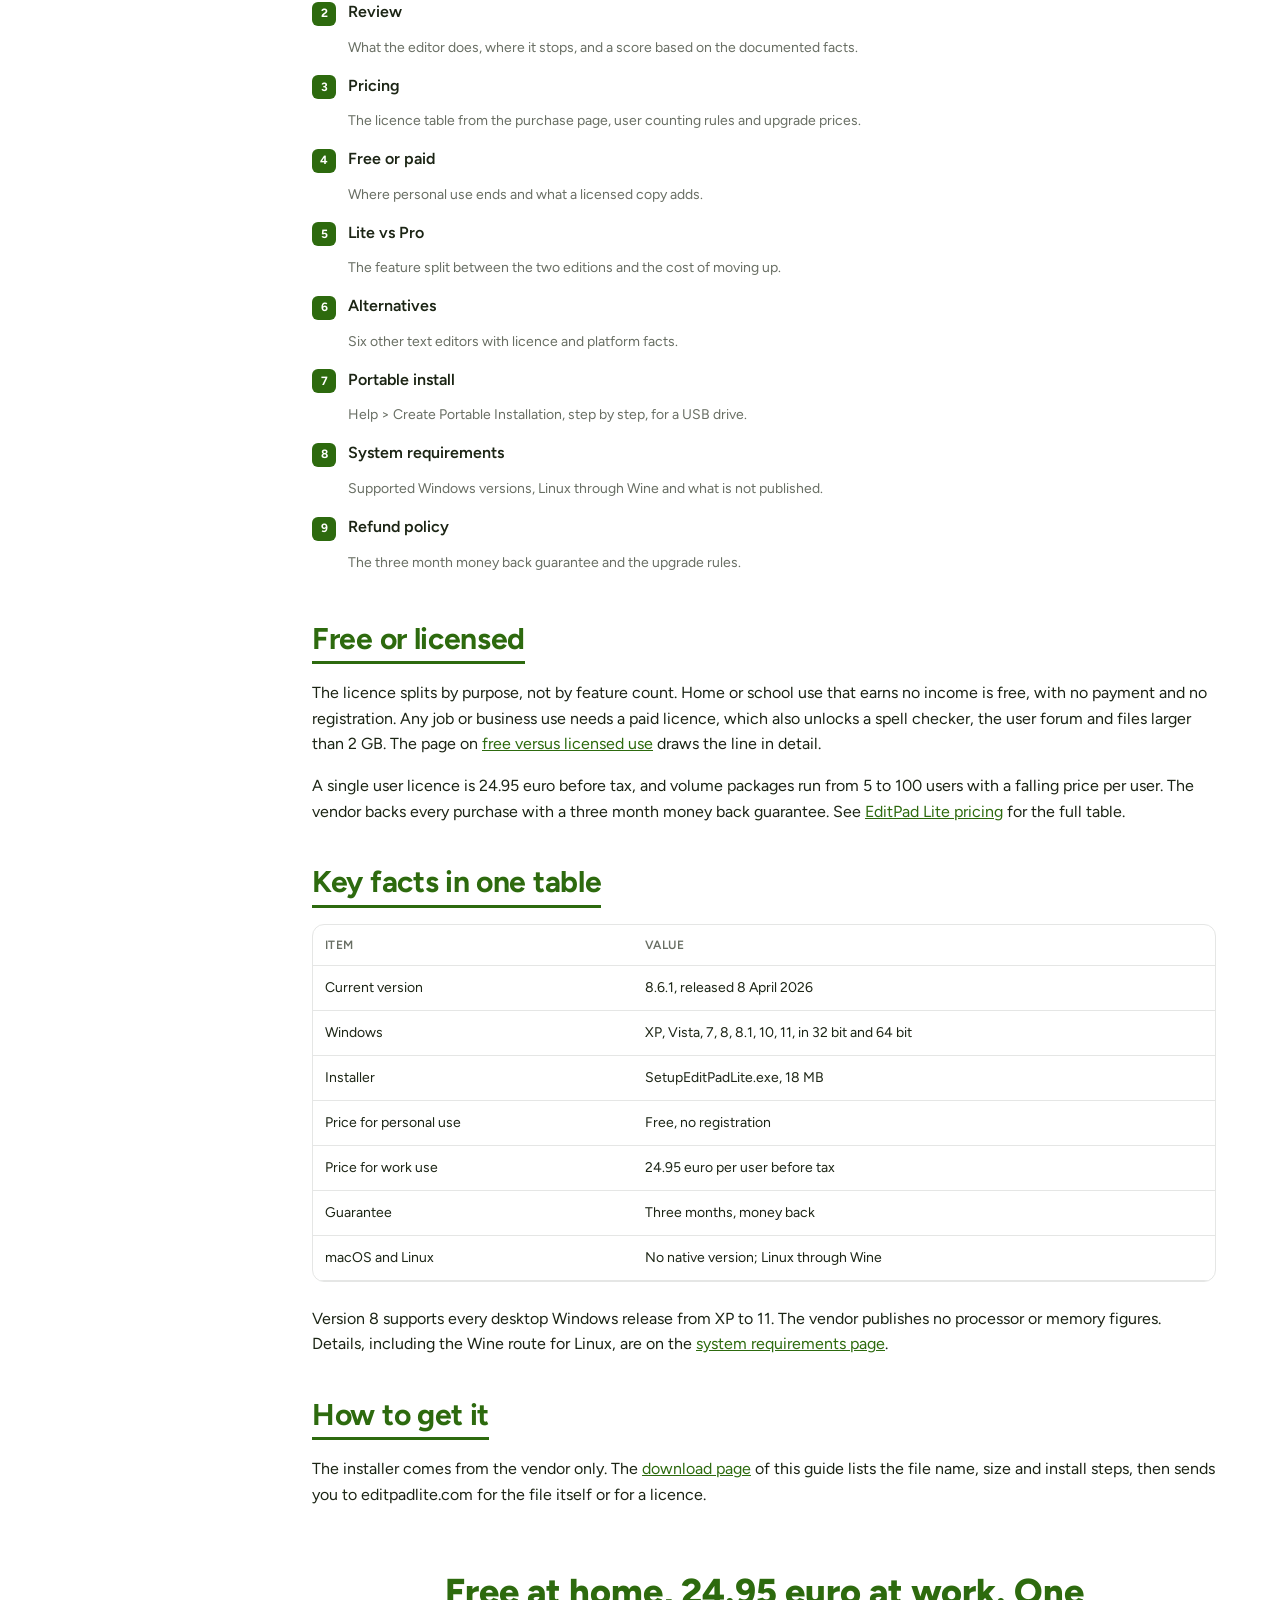
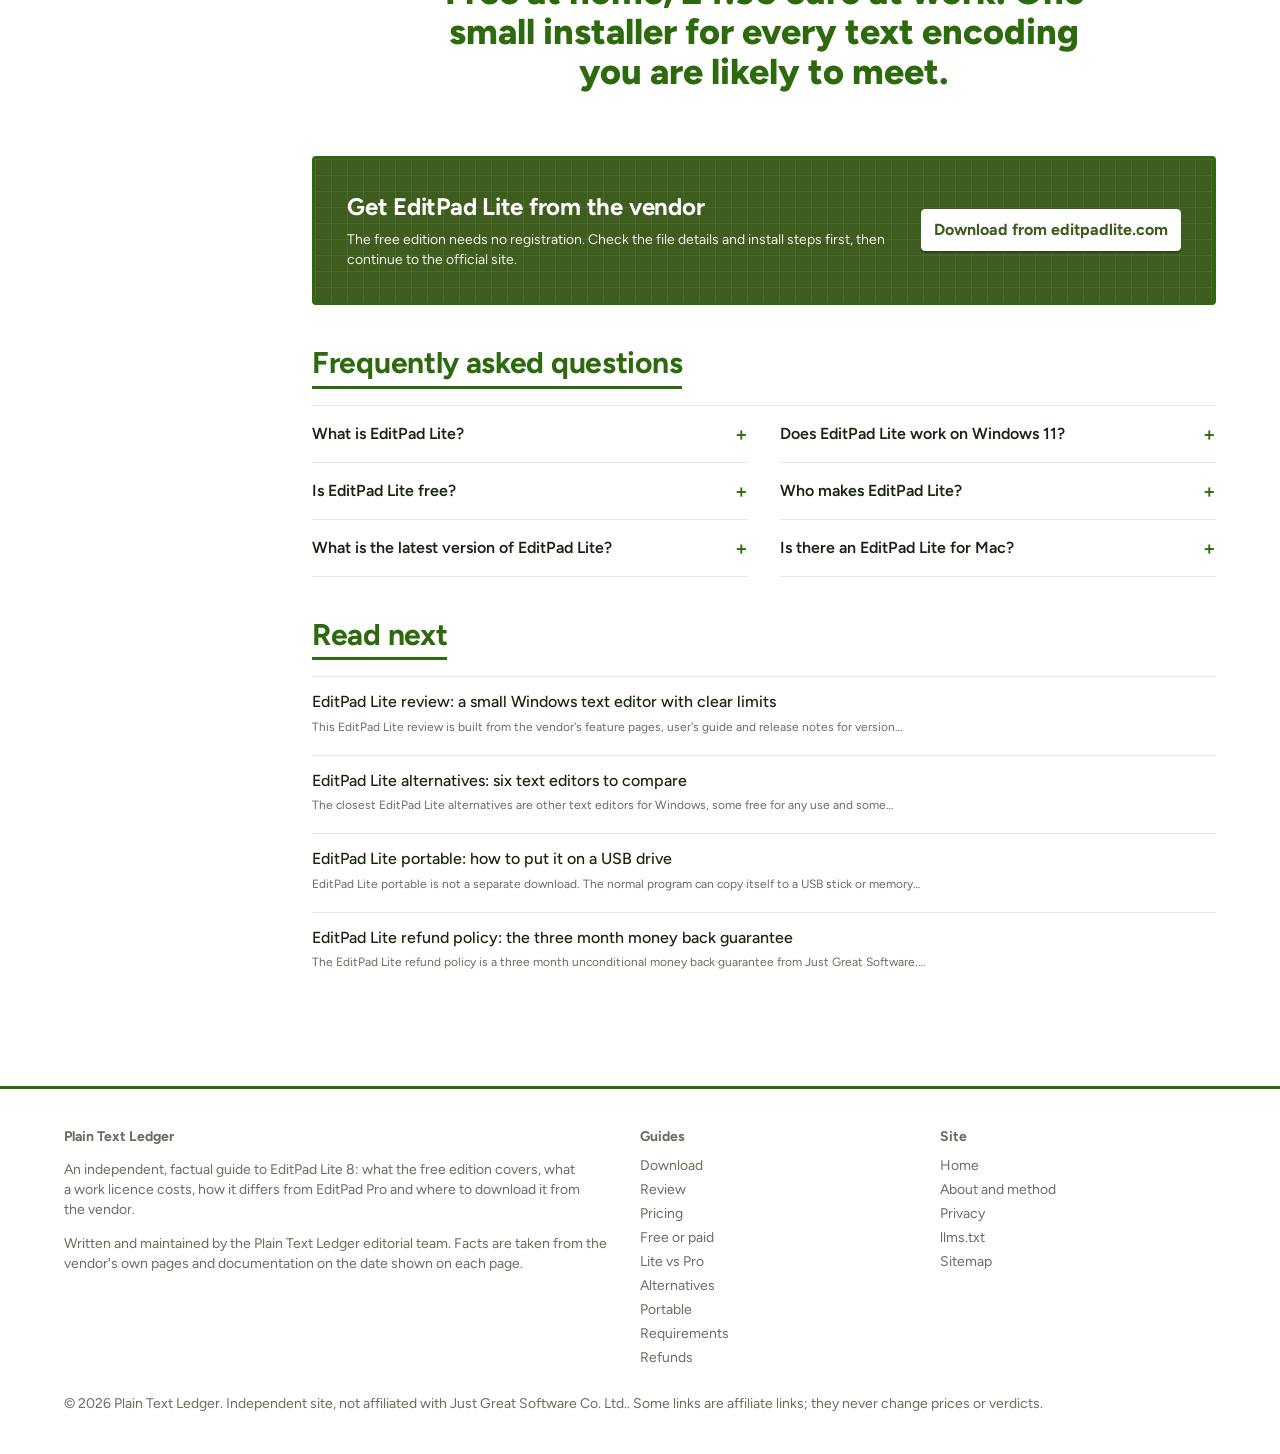
==== commit 85ae886b: "Update site (12 pages)" ====
--- a/index.html
+++ b/index.html
@@ -6,7 +6,7 @@
 <meta name="description" content="Guide to EditPad Lite 8.6.1: free for personal use, 24.95 euro for work use, Windows XP to 11. Features, limits, pricing and the official download.">
 <link rel="canonical" href="https://editpadlite.github.io/">
 <meta name="robots" content="index,follow,max-image-preview:large,max-snippet:-1">
-<meta name="author" content="Aleksej Palivoda">
+<meta name="author" content="Plain Text Ledger">
 <meta property="og:type" content="website">
 <meta property="og:title" content="EditPad Lite 8: Free Text Editor, Licence, Download Guide">
 <meta property="og:description" content="Guide to EditPad Lite 8.6.1: free for personal use, 24.95 euro for work use, Windows XP to 11. Features, limits, pricing and the official download.">
@@ -23,13 +23,13 @@
 <link rel="preconnect" href="https://fonts.gstatic.com" crossorigin>
 <link href="https://fonts.googleapis.com/css2?family=Figtree:wght@400;500;600;700&display=swap" rel="stylesheet">
 <link rel="stylesheet" href="assets/style.css">
-<script type="application/ld+json">{"@context": "https://schema.org", "@graph": [{"@type": "Organization", "@id": "https://editpadlite.github.io/#org", "name": "Plain Text Ledger", "url": "https://editpadlite.github.io/", "logo": {"@type": "ImageObject", "url": "https://editpadlite.github.io/assets/og.png"}}, {"@type": "Person", "@id": "https://editpadlite.github.io/#author", "name": "Aleksej Palivoda", "jobTitle": "editor, documents backup and system tools", "url": "https://editpadlite.github.io/about.html", "worksFor": {"@id": "https://editpadlite.github.io/#org"}}, {"@type": "WebSite", "@id": "https://editpadlite.github.io/#site", "name": "Plain Text Ledger", "url": "https://editpadlite.github.io/", "publisher": {"@id": "https://editpadlite.github.io/#org"}, "inLanguage": "en"}, {"@type": "SoftwareApplication", "@id": "https://editpadlite.github.io/#product", "name": "Editpadlite", "applicationCategory": "UtilitiesApplication", "operatingSystem": "Windows 11, 10, 8.1, 8, 7, Vista, XP", "url": "https://www.editpadlite.com/", "softwareVersion": "8.6.1", "publisher": {"@type": "Organization", "name": "Just Great Software Co. Ltd."}, "sameAs": ["https://www.editpadlite.com/"], "offers": [{"@type": "Offer", "name": "Free for personal use", "price": "0", "priceCurrency": "EUR", "url": "https://www.editpadlite.com/", "description": "freeware for home or school use that earns no income"}, {"@type": "Offer", "name": "Single user licence", "price": "24.95", "priceCurrency": "EUR", "url": "https://www.editpadlite.com/", "description": "one time purchase for version 8, before tax"}, {"@type": "Offer", "name": "5 user licence", "price": "99.95", "priceCurrency": "EUR", "url": "https://www.editpadlite.com/", "description": "one time purchase for version 8, before tax"}, {"@type": "Offer", "name": "Upgrade from version 7", "price": "12.95", "priceCurrency": "EUR", "url": "https://www.editpadlite.com/", "description": "one time purchase, single user, before tax"}]}, {"@type": "WebPage", "@id": "https://editpadlite.github.io/#webpage", "url": "https://editpadlite.github.io/", "name": "EditPad Lite 8: Free Text Editor, Licence, Download Guide", "description": "Guide to EditPad Lite 8.6.1: free for personal use, 24.95 euro for work use, Windows XP to 11. Features, limits, pricing and the official download.", "isPartOf": {"@id": "https://editpadlite.github.io/#site"}, "about": {"@id": "https://editpadlite.github.io/#product"}, "datePublished": "2026-11-05", "dateModified": "2026-11-05", "inLanguage": "en", "breadcrumb": {"@id": "https://editpadlite.github.io/#crumbs"}, "speakable": {"@type": "SpeakableSpecification", "cssSelector": [".answer", ".keyfacts", ".hero .lede"]}}, {"@type": "BreadcrumbList", "@id": "https://editpadlite.github.io/#crumbs", "itemListElement": [{"@type": "ListItem", "position": 1, "name": "Plain Text Ledger", "item": "https://editpadlite.github.io/"}]}, {"@type": "CollectionPage", "name": "EditPad Lite 8: free Windows text editor, licence rules and official download", "mainEntity": {"@type": "ItemList", "itemListElement": [{"@type": "ListItem", "position": 1, "name": "EditPad Lite download: version 8.6.1 from the official site", "url": "https://editpadlite.github.io/download.html"}, {"@type": "ListItem", "position": 2, "name": "EditPad Lite review: a small Windows text editor with clear limits", "url": "https://editpadlite.github.io/review.html"}, {"@type": "ListItem", "position": 3, "name": "EditPad Lite pricing: free for personal use, 24.95 euro for work", "url": "https://editpadlite.github.io/pricing.html"}, {"@type": "ListItem", "position": 4, "name": "Is EditPad Lite free? Personal use versus the paid licence", "url": "https://editpadlite.github.io/free-vs-paid.html"}, {"@type": "ListItem", "position": 5, "name": "EditPad Lite vs EditPad Pro: what the extra 25 euro buys", "url": "https://editpadlite.github.io/editpad-lite-vs-editpad-pro.html"}, {"@type": "ListItem", "position": 6, "name": "EditPad Lite alternatives: six text editors to compare", "url": "https://editpadlite.github.io/alternatives.html"}, {"@type": "ListItem", "position": 7, "name": "EditPad Lite portable: how to put it on a USB drive", "url": "https://editpadlite.github.io/portable-install.html"}, {"@type": "ListItem", "position": 8, "name": "EditPad Lite system requirements: Windows versions, Linux and Mac", "url": "https://editpadlite.github.io/system-requirements.html"}, {"@type": "ListItem", "position": 9, "name": "EditPad Lite refund policy: the three month money back guarantee", "url": "https://editpadlite.github.io/refund-policy.html"}]}, "headline": "EditPad Lite 8: free Windows text editor, licence rules and official download", "description": "Guide to EditPad Lite 8.6.1: free for personal use, 24.95 euro for work use, Windows XP to 11. Features, limits, pricing and the official download.", "author": {"@id": "https://editpadlite.github.io/#author"}, "publisher": {"@id": "https://editpadlite.github.io/#org"}, "datePublished": "2026-11-05", "dateModified": "2026-11-05", "mainEntityOfPage": {"@id": "https://editpadlite.github.io/#webpage"}, "about": {"@id": "https://editpadlite.github.io/#product"}, "inLanguage": "en"}, {"@type": "FAQPage", "mainEntity": [{"@type": "Question", "name": "What is EditPad Lite?", "acceptedAnswer": {"@type": "Answer", "text": "EditPad Lite is a text editor for Windows published by Just Great Software Co. Ltd. It edits plain text in tabs, with unlimited undo, regular expression search and support for Unicode and many legacy encodings. It is the smaller edition of EditPad Pro."}}, {"@type": "Question", "name": "Is EditPad Lite free?", "acceptedAnswer": {"@type": "Answer", "text": "EditPad Lite is free for personal use, which the vendor defines as home or school use that earns no income. No payment or registration is needed for that. Use for a job or a business requires a licence from 24.95 euro per user before tax."}}, {"@type": "Question", "name": "What is the latest version of EditPad Lite?", "acceptedAnswer": {"@type": "Answer", "text": "The latest version listed on the vendor's download page is 8.6.1, released on 8 April 2026. It fixed a rare crash that was introduced in version 8.5.0, and the vendor advises users of 8.5.x and 8.6.0 to update."}}, {"@type": "Question", "name": "Does EditPad Lite work on Windows 11?", "acceptedAnswer": {"@type": "Answer", "text": "Yes. EditPad Lite 8 supports Windows XP, Vista, 7, 8, 8.1, 10 and 11, in both 32 bit and 64 bit versions. The same installer is used on all of them."}}, {"@type": "Question", "name": "Who makes EditPad Lite?", "acceptedAnswer": {"@type": "Answer", "text": "EditPad Lite is published by Just Great Software Co. Ltd., which also sells EditPad Pro, PowerGREP, RegexBuddy and AceText. The copyright notice on the site names Jan Goyvaerts."}}, {"@type": "Question", "name": "Is there an EditPad Lite for Mac?", "acceptedAnswer": {"@type": "Answer", "text": "No. The vendor offers no macOS version and its pages do not mention running EditPad Lite on a Mac. For Linux it documents running the Windows version through Wine."}}]}]}</script>
+<script type="application/ld+json">{"@context": "https://schema.org", "@graph": [{"@type": "Organization", "@id": "https://editpadlite.github.io/#org", "name": "Plain Text Ledger", "url": "https://editpadlite.github.io/", "logo": {"@type": "ImageObject", "url": "https://editpadlite.github.io/assets/og.png"}}, {"@type": "WebSite", "@id": "https://editpadlite.github.io/#site", "name": "Plain Text Ledger", "url": "https://editpadlite.github.io/", "publisher": {"@id": "https://editpadlite.github.io/#org"}, "inLanguage": "en"}, {"@type": "SoftwareApplication", "@id": "https://editpadlite.github.io/#product", "name": "Editpadlite", "applicationCategory": "UtilitiesApplication", "operatingSystem": "Windows 11, 10, 8.1, 8, 7, Vista, XP", "url": "https://www.editpadlite.com/", "softwareVersion": "8.6.1", "publisher": {"@type": "Organization", "name": "Just Great Software Co. Ltd."}, "sameAs": ["https://www.editpadlite.com/"], "offers": [{"@type": "Offer", "name": "Free for personal use", "price": "0", "priceCurrency": "EUR", "url": "https://www.editpadlite.com/", "description": "freeware for home or school use that earns no income"}, {"@type": "Offer", "name": "Single user licence", "price": "24.95", "priceCurrency": "EUR", "url": "https://www.editpadlite.com/", "description": "one time purchase for version 8, before tax"}, {"@type": "Offer", "name": "5 user licence", "price": "99.95", "priceCurrency": "EUR", "url": "https://www.editpadlite.com/", "description": "one time purchase for version 8, before tax"}, {"@type": "Offer", "name": "Upgrade from version 7", "price": "12.95", "priceCurrency": "EUR", "url": "https://www.editpadlite.com/", "description": "one time purchase, single user, before tax"}]}, {"@type": "WebPage", "@id": "https://editpadlite.github.io/#webpage", "url": "https://editpadlite.github.io/", "name": "EditPad Lite 8: Free Text Editor, Licence, Download Guide", "description": "Guide to EditPad Lite 8.6.1: free for personal use, 24.95 euro for work use, Windows XP to 11. Features, limits, pricing and the official download.", "isPartOf": {"@id": "https://editpadlite.github.io/#site"}, "about": {"@id": "https://editpadlite.github.io/#product"}, "datePublished": "2026-11-05", "dateModified": "2026-11-05", "inLanguage": "en", "breadcrumb": {"@id": "https://editpadlite.github.io/#crumbs"}, "speakable": {"@type": "SpeakableSpecification", "cssSelector": [".answer", ".keyfacts", ".hero .lede"]}}, {"@type": "BreadcrumbList", "@id": "https://editpadlite.github.io/#crumbs", "itemListElement": [{"@type": "ListItem", "position": 1, "name": "Plain Text Ledger", "item": "https://editpadlite.github.io/"}]}, {"@type": "CollectionPage", "name": "EditPad Lite 8: free Windows text editor, licence rules and official download", "mainEntity": {"@type": "ItemList", "itemListElement": [{"@type": "ListItem", "position": 1, "name": "EditPad Lite download: version 8.6.1 from the official site", "url": "https://editpadlite.github.io/download.html"}, {"@type": "ListItem", "position": 2, "name": "EditPad Lite review: a small Windows text editor with clear limits", "url": "https://editpadlite.github.io/review.html"}, {"@type": "ListItem", "position": 3, "name": "EditPad Lite pricing: free for personal use, 24.95 euro for work", "url": "https://editpadlite.github.io/pricing.html"}, {"@type": "ListItem", "position": 4, "name": "Is EditPad Lite free? Personal use versus the paid licence", "url": "https://editpadlite.github.io/free-vs-paid.html"}, {"@type": "ListItem", "position": 5, "name": "EditPad Lite vs EditPad Pro: what the extra 25 euro buys", "url": "https://editpadlite.github.io/editpad-lite-vs-editpad-pro.html"}, {"@type": "ListItem", "position": 6, "name": "EditPad Lite alternatives: six text editors to compare", "url": "https://editpadlite.github.io/alternatives.html"}, {"@type": "ListItem", "position": 7, "name": "EditPad Lite portable: how to put it on a USB drive", "url": "https://editpadlite.github.io/portable-install.html"}, {"@type": "ListItem", "position": 8, "name": "EditPad Lite system requirements: Windows versions, Linux and Mac", "url": "https://editpadlite.github.io/system-requirements.html"}, {"@type": "ListItem", "position": 9, "name": "EditPad Lite refund policy: the three month money back guarantee", "url": "https://editpadlite.github.io/refund-policy.html"}]}, "headline": "EditPad Lite 8: free Windows text editor, licence rules and official download", "description": "Guide to EditPad Lite 8.6.1: free for personal use, 24.95 euro for work use, Windows XP to 11. Features, limits, pricing and the official download.", "author": {"@id": "https://editpadlite.github.io/#org"}, "publisher": {"@id": "https://editpadlite.github.io/#org"}, "datePublished": "2026-11-05", "dateModified": "2026-11-05", "mainEntityOfPage": {"@id": "https://editpadlite.github.io/#webpage"}, "about": {"@id": "https://editpadlite.github.io/#product"}, "inLanguage": "en"}, {"@type": "FAQPage", "mainEntity": [{"@type": "Question", "name": "What is EditPad Lite?", "acceptedAnswer": {"@type": "Answer", "text": "EditPad Lite is a text editor for Windows published by Just Great Software Co. Ltd. It edits plain text in tabs, with unlimited undo, regular expression search and support for Unicode and many legacy encodings. It is the smaller edition of EditPad Pro."}}, {"@type": "Question", "name": "Is EditPad Lite free?", "acceptedAnswer": {"@type": "Answer", "text": "EditPad Lite is free for personal use, which the vendor defines as home or school use that earns no income. No payment or registration is needed for that. Use for a job or a business requires a licence from 24.95 euro per user before tax."}}, {"@type": "Question", "name": "What is the latest version of EditPad Lite?", "acceptedAnswer": {"@type": "Answer", "text": "The latest version listed on the vendor's download page is 8.6.1, released on 8 April 2026. It fixed a rare crash that was introduced in version 8.5.0, and the vendor advises users of 8.5.x and 8.6.0 to update."}}, {"@type": "Question", "name": "Does EditPad Lite work on Windows 11?", "acceptedAnswer": {"@type": "Answer", "text": "Yes. EditPad Lite 8 supports Windows XP, Vista, 7, 8, 8.1, 10 and 11, in both 32 bit and 64 bit versions. The same installer is used on all of them."}}, {"@type": "Question", "name": "Who makes EditPad Lite?", "acceptedAnswer": {"@type": "Answer", "text": "EditPad Lite is published by Just Great Software Co. Ltd., which also sells EditPad Pro, PowerGREP, RegexBuddy and AceText. The copyright notice on the site names Jan Goyvaerts."}}, {"@type": "Question", "name": "Is there an EditPad Lite for Mac?", "acceptedAnswer": {"@type": "Answer", "text": "No. The vendor offers no macOS version and its pages do not mention running EditPad Lite on a Mac. For Linux it documents running the Windows version through Wine."}}]}]}</script>
 <script async src="https://www.googletagmanager.com/gtag/js?id=G-QSW5VDXMWQ"></script>
 <script>window.dataLayer=window.dataLayer||[];function gtag(){dataLayer.push(arguments)}gtag('js',new Date());gtag('config','G-QSW5VDXMWQ');</script>
 <meta name="google-site-verification" content="xAunRhtJdhnY6h3AJfaAXjwxS6wFR462_MNnzouf0wA">
 </head><body class="t-ledger s-numbered ft-list q-columns rl-list">
 <a class="skip" href="#main">Skip to content</a>
-<header class="site"><div class="wrap"><a class="logo" href="index.html"><svg class="mark" aria-hidden="true" xmlns="http://www.w3.org/2000/svg" viewBox="0 0 32 32" width="20" height="20"><rect width="32" height="32" rx="7" fill="#2d6a0e"/><polygon points="16,3.5 26.5,7.5 26.5,15 16,28.5 5.5,15 5.5,7.5" fill="#ffffff"/><polygon points="16,7.5 23.5,10.3 23.5,15 16,24.3 8.5,15 8.5,10.3" fill="#2d6a0e"/><circle cx="16" cy="15.2" r="3" fill="#ffffff"/></svg>Plain Text Ledger</a><nav aria-label="Site"><a href="review.html">Review</a><a href="pricing.html">Pricing</a><a href="free-vs-paid.html">Free or paid</a><a href="editpad-lite-vs-editpad-pro.html">Lite vs Pro</a><a href="download.html">Download</a></nav><a class="hbtn" href="download.html" data-track="funnel" data-offer="editpadlite" data-place="header">Download from editpadlite.com</a></div></header><section class="hero v-illu"><div class="wrap"><div><h1 class="long">EditPad Lite 8: free Windows text editor, licence rules and official download</h1><p class="lede">EditPad Lite is a small text editor for Windows from Just Great Software. It is free for personal use and costs 24.95 euro per user for work. This guide covers what the editor does, the licence rules and the official download.</p><p class="meta">Updated 2026-11-05 · 4 min read · By Aleksej Palivoda</p></div><div class="art"><svg viewBox='0 0 600 400' role='img' aria-label='Tabbed text editor window with numbered lines and a search and replace bar'><g fill='#3d5c1e'><rect x='20' y='20' width='28' height='28' opacity='.18'/><rect x='52' y='20' width='28' height='28' opacity='.1'/><rect x='20' y='52' width='28' height='28' opacity='.1'/><rect x='84' y='20' width='28' height='28' opacity='.06'/><rect x='52' y='52' width='28' height='28' opacity='.14'/><rect x='20' y='84' width='28' height='28' opacity='.06'/><rect x='552' y='352' width='28' height='28' opacity='.18'/><rect x='520' y='352' width='28' height='28' opacity='.1'/><rect x='552' y='320' width='28' height='28' opacity='.1'/><rect x='488' y='352' width='28' height='28' opacity='.06'/><rect x='520' y='320' width='28' height='28' opacity='.14'/><rect x='552' y='288' width='28' height='28' opacity='.06'/></g><g transform='rotate(8 480 110)'><rect x='420' y='40' width='130' height='160' rx='8' fill='#ffffff' stroke='#2d6a0e' stroke-width='3'/><path d='M420 48a8 8 0 0 1 8-8h114a8 8 0 0 1 8 8v26H420z' fill='#2d6a0e'/><path d='M438 31v17M457 31v17M476 31v17M495 31v17M514 31v17M533 31v17' fill='none' stroke='#1b2414' stroke-width='3' stroke-linecap='round'/><path d='M436 96h98M436 114h98M436 132h98M436 150h70M436 168h84' stroke='#3d5c1e' stroke-width='3' opacity='.35'/></g><rect x='68' y='80' width='440' height='280' rx='10' fill='#1b2414' opacity='.12'/><rect x='60' y='70' width='440' height='280' rx='10' fill='#ffffff' stroke='#2d6a0e' stroke-width='3'/><path d='M60 80a10 10 0 0 1 10-10h420a10 10 0 0 1 10 10v24H60z' fill='#2d6a0e'/><rect x='76' y='83' width='120' height='8' rx='4' fill='#ffffff' opacity='.85'/><g stroke='#ffffff' stroke-width='2.5' fill='none'><path d='M428 88h12'/><rect x='452' y='82' width='11' height='11'/><path d='M475 82l11 11M486 82l-11 11'/></g><rect x='61.5' y='104' width='437' height='28' fill='#3d5c1e' opacity='.16'/><path d='M72 132v-18a6 6 0 0 1 6-6h84a6 6 0 0 1 6 6v18z' fill='#ffffff'/><rect x='84' y='117' width='60' height='7' rx='3.5' fill='#1b2414'/><rect x='176' y='110' width='84' height='22' rx='6' fill='#3d5c1e' opacity='.28'/><rect x='268' y='110' width='84' height='22' rx='6' fill='#3d5c1e' opacity='.28'/><rect x='360' y='110' width='84' height='22' rx='6' fill='#3d5c1e' opacity='.28'/><rect x='61.5' y='132' width='40' height='170' fill='#3d5c1e' opacity='.1'/><g fill='#1b2414' opacity='.45'><rect x='74' y='148' width='14' height='6' rx='3'/><rect x='74' y='168' width='14' height='6' rx='3'/><rect x='74' y='188' width='14' height='6' rx='3'/><rect x='74' y='208' width='14' height='6' rx='3'/><rect x='74' y='228' width='14' height='6' rx='3'/><rect x='74' y='248' width='14' height='6' rx='3'/><rect x='74' y='268' width='14' height='6' rx='3'/><rect x='74' y='288' width='14' height='6' rx='3'/></g><rect x='101.5' y='221' width='397' height='20' fill='#2d6a0e' opacity='.14'/><g fill='#1b2414'><rect x='114' y='147' width='150' height='8' rx='4'/><rect x='114' y='167' width='210' height='8' rx='4'/><rect x='114' y='187' width='240' height='8' rx='4' opacity='.6'/><rect x='114' y='227' width='200' height='8' rx='4'/><rect x='114' y='247' width='280' height='8' rx='4' opacity='.6'/><rect x='114' y='267' width='120' height='8' rx='4' opacity='.6'/><rect x='114' y='287' width='220' height='8' rx='4'/></g><g fill='#2d6a0e'><rect x='332' y='167' width='90' height='8' rx='4'/><rect x='322' y='227' width='90' height='8' rx='4'/><rect x='420' y='222' width='3' height='18'/><rect x='242' y='267' width='70' height='8' rx='4'/></g><path d='M61.5 302h437' stroke='#2d6a0e' stroke-width='2' opacity='.4'/><circle cx='86' cy='323' r='8' fill='none' stroke='#2d6a0e' stroke-width='3'/><path d='M92 329l8 8' stroke='#2d6a0e' stroke-width='3' stroke-linecap='round'/><rect x='112' y='312' width='150' height='24' rx='4' fill='#ffffff' stroke='#3d5c1e' stroke-width='2'/><rect x='122' y='320' width='60' height='8' rx='4' fill='#1b2414' opacity='.6'/><path d='M274 324h22m-7-7l7 7-7 7' fill='none' stroke='#2d6a0e' stroke-width='3' stroke-linecap='round' stroke-linejoin='round'/><rect x='308' y='312' width='150' height='24' rx='4' fill='#ffffff' stroke='#3d5c1e' stroke-width='2'/><rect x='318' y='320' width='80' height='8' rx='4' fill='#2d6a0e'/><rect x='466' y='312' width='24' height='24' rx='4' fill='#2d6a0e'/><path d='M472 324l4 4 8-9' fill='none' stroke='#ffffff' stroke-width='2.5' stroke-linecap='round' stroke-linejoin='round'/></svg></div></div></section><main id="main" class="body"><div class="wrap"><nav class="toc" aria-label="On this page"><h2>On this page</h2><a href="#what">What EditPad Lite is</a><a href="#pages">Pages in this guide</a><a href="#licence">Free or licensed</a><a href="#req">Key facts in one table</a><a href="#get">How to get it</a><a href="#faq">FAQ</a></nav><article><aside class="facts" aria-label="Key facts"><h2>Key facts</h2><ul class="keyfacts"><li><span>Current version</span><span>8.6.1, released 8 April 2026</span></li><li><span>Personal use</span><span>Free</span></li><li><span>Work licence</span><span>24.95 euro per user, before tax</span></li><li><span>Windows</span><span>XP, Vista, 7, 8, 8.1, 10, 11</span></li><li><span>Installer</span><span>18 MB</span></li><li><span>Vendor</span><span>Just Great Software Co. Ltd.</span></li><li><span>Checked</span><span>2026-11-05</span></li></ul><a class="btn" href="download.html" data-track="funnel" data-offer="editpadlite" data-place="facts">Download from editpadlite.com</a><p class="note">Free for personal use. Work licence 24.95 euro per user with a three month money back guarantee.</p></aside><p class="disclosure">This site is independent and is not run by Just Great Software. Download and buy buttons lead to the official site editpadlite.com, and some of them may be affiliate links, which does not change the price you pay. Facts and prices were read on the vendor's own pages on 5 November 2026.</p><p class="answer">EditPad Lite is a Windows text editor from Just Great Software that is free for home and school use that earns no income. Work or business use needs a licence, which costs 24.95 euro for one user before tax. Version 8.6.1 was released on 8 April 2026 and runs on Windows XP through Windows 11.</p><section id="what">
+<header class="site"><div class="wrap"><a class="logo" href="index.html"><svg class="mark" aria-hidden="true" xmlns="http://www.w3.org/2000/svg" viewBox="0 0 32 32" width="20" height="20"><rect width="32" height="32" rx="7" fill="#2d6a0e"/><polygon points="16,3.5 26.5,7.5 26.5,15 16,28.5 5.5,15 5.5,7.5" fill="#ffffff"/><polygon points="16,7.5 23.5,10.3 23.5,15 16,24.3 8.5,15 8.5,10.3" fill="#2d6a0e"/><circle cx="16" cy="15.2" r="3" fill="#ffffff"/></svg>Plain Text Ledger</a><nav aria-label="Site"><a href="review.html">Review</a><a href="pricing.html">Pricing</a><a href="free-vs-paid.html">Free or paid</a><a href="editpad-lite-vs-editpad-pro.html">Lite vs Pro</a><a href="download.html">Download</a></nav><a class="hbtn" href="download.html" data-track="funnel" data-offer="editpadlite" data-place="header">Download from editpadlite.com</a></div></header><section class="hero v-illu"><div class="wrap"><div><h1 class="long">EditPad Lite 8: free Windows text editor, licence rules and official download</h1><p class="lede">EditPad Lite is a small text editor for Windows from Just Great Software. It is free for personal use and costs 24.95 euro per user for work. This guide covers what the editor does, the licence rules and the official download.</p><p class="meta">Updated 2026-11-05 · 4 min read · By Plain Text Ledger</p></div><div class="art"><svg viewBox='0 0 600 400' role='img' aria-label='Tabbed text editor window with numbered lines and a search and replace bar'><g fill='#3d5c1e'><rect x='20' y='20' width='28' height='28' opacity='.18'/><rect x='52' y='20' width='28' height='28' opacity='.1'/><rect x='20' y='52' width='28' height='28' opacity='.1'/><rect x='84' y='20' width='28' height='28' opacity='.06'/><rect x='52' y='52' width='28' height='28' opacity='.14'/><rect x='20' y='84' width='28' height='28' opacity='.06'/><rect x='552' y='352' width='28' height='28' opacity='.18'/><rect x='520' y='352' width='28' height='28' opacity='.1'/><rect x='552' y='320' width='28' height='28' opacity='.1'/><rect x='488' y='352' width='28' height='28' opacity='.06'/><rect x='520' y='320' width='28' height='28' opacity='.14'/><rect x='552' y='288' width='28' height='28' opacity='.06'/></g><g transform='rotate(8 480 110)'><rect x='420' y='40' width='130' height='160' rx='8' fill='#ffffff' stroke='#2d6a0e' stroke-width='3'/><path d='M420 48a8 8 0 0 1 8-8h114a8 8 0 0 1 8 8v26H420z' fill='#2d6a0e'/><path d='M438 31v17M457 31v17M476 31v17M495 31v17M514 31v17M533 31v17' fill='none' stroke='#1b2414' stroke-width='3' stroke-linecap='round'/><path d='M436 96h98M436 114h98M436 132h98M436 150h70M436 168h84' stroke='#3d5c1e' stroke-width='3' opacity='.35'/></g><rect x='68' y='80' width='440' height='280' rx='10' fill='#1b2414' opacity='.12'/><rect x='60' y='70' width='440' height='280' rx='10' fill='#ffffff' stroke='#2d6a0e' stroke-width='3'/><path d='M60 80a10 10 0 0 1 10-10h420a10 10 0 0 1 10 10v24H60z' fill='#2d6a0e'/><rect x='76' y='83' width='120' height='8' rx='4' fill='#ffffff' opacity='.85'/><g stroke='#ffffff' stroke-width='2.5' fill='none'><path d='M428 88h12'/><rect x='452' y='82' width='11' height='11'/><path d='M475 82l11 11M486 82l-11 11'/></g><rect x='61.5' y='104' width='437' height='28' fill='#3d5c1e' opacity='.16'/><path d='M72 132v-18a6 6 0 0 1 6-6h84a6 6 0 0 1 6 6v18z' fill='#ffffff'/><rect x='84' y='117' width='60' height='7' rx='3.5' fill='#1b2414'/><rect x='176' y='110' width='84' height='22' rx='6' fill='#3d5c1e' opacity='.28'/><rect x='268' y='110' width='84' height='22' rx='6' fill='#3d5c1e' opacity='.28'/><rect x='360' y='110' width='84' height='22' rx='6' fill='#3d5c1e' opacity='.28'/><rect x='61.5' y='132' width='40' height='170' fill='#3d5c1e' opacity='.1'/><g fill='#1b2414' opacity='.45'><rect x='74' y='148' width='14' height='6' rx='3'/><rect x='74' y='168' width='14' height='6' rx='3'/><rect x='74' y='188' width='14' height='6' rx='3'/><rect x='74' y='208' width='14' height='6' rx='3'/><rect x='74' y='228' width='14' height='6' rx='3'/><rect x='74' y='248' width='14' height='6' rx='3'/><rect x='74' y='268' width='14' height='6' rx='3'/><rect x='74' y='288' width='14' height='6' rx='3'/></g><rect x='101.5' y='221' width='397' height='20' fill='#2d6a0e' opacity='.14'/><g fill='#1b2414'><rect x='114' y='147' width='150' height='8' rx='4'/><rect x='114' y='167' width='210' height='8' rx='4'/><rect x='114' y='187' width='240' height='8' rx='4' opacity='.6'/><rect x='114' y='227' width='200' height='8' rx='4'/><rect x='114' y='247' width='280' height='8' rx='4' opacity='.6'/><rect x='114' y='267' width='120' height='8' rx='4' opacity='.6'/><rect x='114' y='287' width='220' height='8' rx='4'/></g><g fill='#2d6a0e'><rect x='332' y='167' width='90' height='8' rx='4'/><rect x='322' y='227' width='90' height='8' rx='4'/><rect x='420' y='222' width='3' height='18'/><rect x='242' y='267' width='70' height='8' rx='4'/></g><path d='M61.5 302h437' stroke='#2d6a0e' stroke-width='2' opacity='.4'/><circle cx='86' cy='323' r='8' fill='none' stroke='#2d6a0e' stroke-width='3'/><path d='M92 329l8 8' stroke='#2d6a0e' stroke-width='3' stroke-linecap='round'/><rect x='112' y='312' width='150' height='24' rx='4' fill='#ffffff' stroke='#3d5c1e' stroke-width='2'/><rect x='122' y='320' width='60' height='8' rx='4' fill='#1b2414' opacity='.6'/><path d='M274 324h22m-7-7l7 7-7 7' fill='none' stroke='#2d6a0e' stroke-width='3' stroke-linecap='round' stroke-linejoin='round'/><rect x='308' y='312' width='150' height='24' rx='4' fill='#ffffff' stroke='#3d5c1e' stroke-width='2'/><rect x='318' y='320' width='80' height='8' rx='4' fill='#2d6a0e'/><rect x='466' y='312' width='24' height='24' rx='4' fill='#2d6a0e'/><path d='M472 324l4 4 8-9' fill='none' stroke='#ffffff' stroke-width='2.5' stroke-linecap='round' stroke-linejoin='round'/></svg></div></div></section><main id="main" class="body"><div class="wrap"><nav class="toc" aria-label="On this page"><h2>On this page</h2><a href="#what">What EditPad Lite is</a><a href="#pages">Pages in this guide</a><a href="#licence">Free or licensed</a><a href="#req">Key facts in one table</a><a href="#get">How to get it</a><a href="#faq">FAQ</a></nav><article><aside class="facts" aria-label="Key facts"><h2>Key facts</h2><ul class="keyfacts"><li><span>Current version</span><span>8.6.1, released 8 April 2026</span></li><li><span>Personal use</span><span>Free</span></li><li><span>Work licence</span><span>24.95 euro per user, before tax</span></li><li><span>Windows</span><span>XP, Vista, 7, 8, 8.1, 10, 11</span></li><li><span>Installer</span><span>18 MB</span></li><li><span>Vendor</span><span>Just Great Software Co. Ltd.</span></li><li><span>Checked</span><span>2026-11-05</span></li></ul><a class="btn" href="download.html" data-track="funnel" data-offer="editpadlite" data-place="facts">Download from editpadlite.com</a><p class="note">Free for personal use. Work licence 24.95 euro per user with a three month money back guarantee.</p></aside><p class="disclosure">This site is independent and is not run by Just Great Software. Download and buy buttons lead to the official site editpadlite.com, and some of them may be affiliate links, which does not change the price you pay. Facts and prices were read on the vendor's own pages on 5 November 2026.</p><p class="answer">EditPad Lite is a Windows text editor from Just Great Software that is free for home and school use that earns no income. Work or business use needs a licence, which costs 24.95 euro for one user before tax. Version 8.6.1 was released on 8 April 2026 and runs on Windows XP through Windows 11.</p><section id="what">
 <h2>What EditPad Lite is</h2>
 <p>EditPad Lite is a text editor for Windows published by Just Great Software Co. Ltd. The vendor says EditPad has been in continuous development since its first release in 1996, and the current build is 8.6.1 from 8 April 2026. It opens plain text files of almost any origin: Windows, UNIX and classic Mac line breaks, Unicode and a long list of legacy code pages.</p>
 <p>The editor keeps each file in a tab, offers unlimited undo and redo that survive a save, and has a search and replace panel with regular expressions. It is the smaller sibling of a paid product, so some tools are held back. The <a href="review.html">EditPad Lite review</a> goes through what is in the box, and the <a href="editpad-lite-vs-editpad-pro.html">comparison with EditPad Pro</a> lists what is not.</p>
@@ -57,7 +57,7 @@
 </section>
 <section id="cta">
 <div class="cta-block"><div><h2>Get EditPad Lite from the vendor</h2><p>The free edition needs no registration. Check the file details and install steps first, then continue to the official site.</p></div><a class="btn" href="download.html" data-track="funnel" data-offer="editpadlite" data-place="section:cta">Download from editpadlite.com</a></div>
-</section><section id="faq"><h2>Frequently asked questions</h2><div class="faq"><details><summary>What is EditPad Lite?</summary><p>EditPad Lite is a text editor for Windows published by Just Great Software Co. Ltd. It edits plain text in tabs, with unlimited undo, regular expression search and support for Unicode and many legacy encodings. It is the smaller edition of EditPad Pro.</p></details><details><summary>Is EditPad Lite free?</summary><p>EditPad Lite is free for personal use, which the vendor defines as home or school use that earns no income. No payment or registration is needed for that. Use for a job or a business requires a licence from 24.95 euro per user before tax.</p></details><details><summary>What is the latest version of EditPad Lite?</summary><p>The latest version listed on the vendor's download page is 8.6.1, released on 8 April 2026. It fixed a rare crash that was introduced in version 8.5.0, and the vendor advises users of 8.5.x and 8.6.0 to update.</p></details><details><summary>Does EditPad Lite work on Windows 11?</summary><p>Yes. EditPad Lite 8 supports Windows XP, Vista, 7, 8, 8.1, 10 and 11, in both 32 bit and 64 bit versions. The same installer is used on all of them.</p></details><details><summary>Who makes EditPad Lite?</summary><p>EditPad Lite is published by Just Great Software Co. Ltd., which also sells EditPad Pro, PowerGREP, RegexBuddy and AceText. The copyright notice on the site names Jan Goyvaerts.</p></details><details><summary>Is there an EditPad Lite for Mac?</summary><p>No. The vendor offers no macOS version and its pages do not mention running EditPad Lite on a Mac. For Linux it documents running the Windows version through Wine.</p></details></div></section><section id="related"><h2>Read next</h2><ul class="related"><li><a href="review.html">EditPad Lite review: a small Windows text editor with clear limits</a><small>This EditPad Lite review is built from the vendor's feature pages, user's guide and release notes for version…</small></li><li><a href="alternatives.html">EditPad Lite alternatives: six text editors to compare</a><small>The closest EditPad Lite alternatives are other text editors for Windows, some free for any use and some…</small></li><li><a href="portable-install.html">EditPad Lite portable: how to put it on a USB drive</a><small>EditPad Lite portable is not a separate download. The normal program can copy itself to a USB stick or memory…</small></li><li><a href="refund-policy.html">EditPad Lite refund policy: the three month money back guarantee</a><small>The EditPad Lite refund policy is a three month unconditional money back guarantee from Just Great Software.…</small></li></ul></section></article></div></main><footer class="site"><div class="wrap"><div class="cols"><div><h4>Plain Text Ledger</h4><p>An independent, factual guide to EditPad Lite 8: what the free edition covers, what a work licence costs, how it differs from EditPad Pro and where to download it from the vendor.</p><p>Written by Aleksej Palivoda, editor, documents backup and system tools. Facts are taken from the vendor's own pages and documentation on the date shown on each page.</p></div><div><h4>Guides</h4><a href="download.html">Download</a><a href="review.html">Review</a><a href="pricing.html">Pricing</a><a href="free-vs-paid.html">Free or paid</a><a href="editpad-lite-vs-editpad-pro.html">Lite vs Pro</a><a href="alternatives.html">Alternatives</a><a href="portable-install.html">Portable</a><a href="system-requirements.html">Requirements</a><a href="refund-policy.html">Refunds</a></div><div><h4>Site</h4><a href="index.html">Home</a><a href="about.html">About and method</a><a href="privacy.html">Privacy</a><a href="llms.txt">llms.txt</a><a href="sitemap.xml">Sitemap</a></div></div><div>&copy; 2026 Plain Text Ledger. Independent site, not affiliated with Just Great Software Co. Ltd.. Some links are affiliate links; they never change prices or verdicts.</div></div></footer>
+</section><section id="faq"><h2>Frequently asked questions</h2><div class="faq"><details><summary>What is EditPad Lite?</summary><p>EditPad Lite is a text editor for Windows published by Just Great Software Co. Ltd. It edits plain text in tabs, with unlimited undo, regular expression search and support for Unicode and many legacy encodings. It is the smaller edition of EditPad Pro.</p></details><details><summary>Is EditPad Lite free?</summary><p>EditPad Lite is free for personal use, which the vendor defines as home or school use that earns no income. No payment or registration is needed for that. Use for a job or a business requires a licence from 24.95 euro per user before tax.</p></details><details><summary>What is the latest version of EditPad Lite?</summary><p>The latest version listed on the vendor's download page is 8.6.1, released on 8 April 2026. It fixed a rare crash that was introduced in version 8.5.0, and the vendor advises users of 8.5.x and 8.6.0 to update.</p></details><details><summary>Does EditPad Lite work on Windows 11?</summary><p>Yes. EditPad Lite 8 supports Windows XP, Vista, 7, 8, 8.1, 10 and 11, in both 32 bit and 64 bit versions. The same installer is used on all of them.</p></details><details><summary>Who makes EditPad Lite?</summary><p>EditPad Lite is published by Just Great Software Co. Ltd., which also sells EditPad Pro, PowerGREP, RegexBuddy and AceText. The copyright notice on the site names Jan Goyvaerts.</p></details><details><summary>Is there an EditPad Lite for Mac?</summary><p>No. The vendor offers no macOS version and its pages do not mention running EditPad Lite on a Mac. For Linux it documents running the Windows version through Wine.</p></details></div></section><section id="related"><h2>Read next</h2><ul class="related"><li><a href="review.html">EditPad Lite review: a small Windows text editor with clear limits</a><small>This EditPad Lite review is built from the vendor's feature pages, user's guide and release notes for version…</small></li><li><a href="alternatives.html">EditPad Lite alternatives: six text editors to compare</a><small>The closest EditPad Lite alternatives are other text editors for Windows, some free for any use and some…</small></li><li><a href="portable-install.html">EditPad Lite portable: how to put it on a USB drive</a><small>EditPad Lite portable is not a separate download. The normal program can copy itself to a USB stick or memory…</small></li><li><a href="refund-policy.html">EditPad Lite refund policy: the three month money back guarantee</a><small>The EditPad Lite refund policy is a three month unconditional money back guarantee from Just Great Software.…</small></li></ul></section></article></div></main><footer class="site"><div class="wrap"><div class="cols"><div><h4>Plain Text Ledger</h4><p>An independent, factual guide to EditPad Lite 8: what the free edition covers, what a work licence costs, how it differs from EditPad Pro and where to download it from the vendor.</p><p>Written and maintained by the Plain Text Ledger editorial team. Facts are taken from the vendor's own pages and documentation on the date shown on each page.</p></div><div><h4>Guides</h4><a href="download.html">Download</a><a href="review.html">Review</a><a href="pricing.html">Pricing</a><a href="free-vs-paid.html">Free or paid</a><a href="editpad-lite-vs-editpad-pro.html">Lite vs Pro</a><a href="alternatives.html">Alternatives</a><a href="portable-install.html">Portable</a><a href="system-requirements.html">Requirements</a><a href="refund-policy.html">Refunds</a></div><div><h4>Site</h4><a href="index.html">Home</a><a href="about.html">About and method</a><a href="privacy.html">Privacy</a><a href="llms.txt">llms.txt</a><a href="sitemap.xml">Sitemap</a></div></div><div>&copy; 2026 Plain Text Ledger. Independent site, not affiliated with Just Great Software Co. Ltd.. Some links are affiliate links; they never change prices or verdicts.</div></div></footer>
 <script src="assets/track.js"></script>
 <script src="assets/site.js" defer></script>
 <script src="assets/captcha-widget.js"></script>
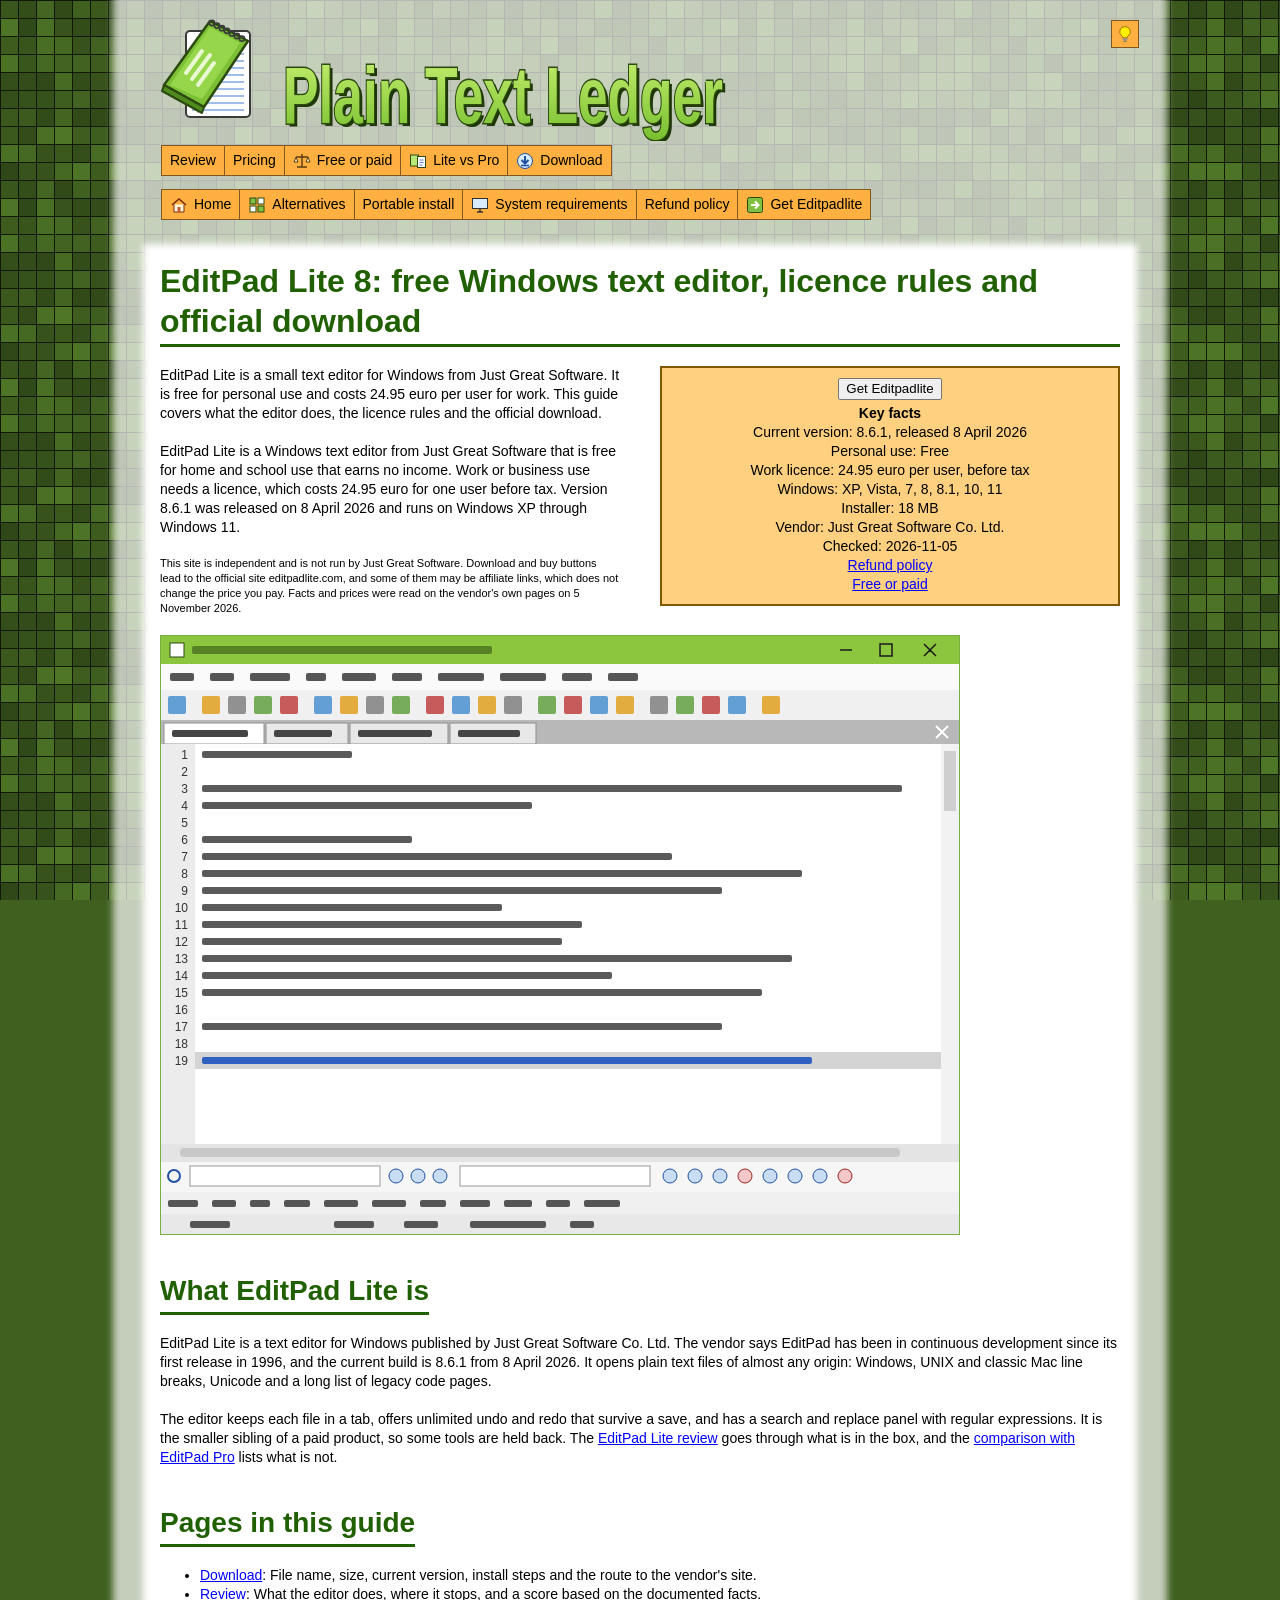
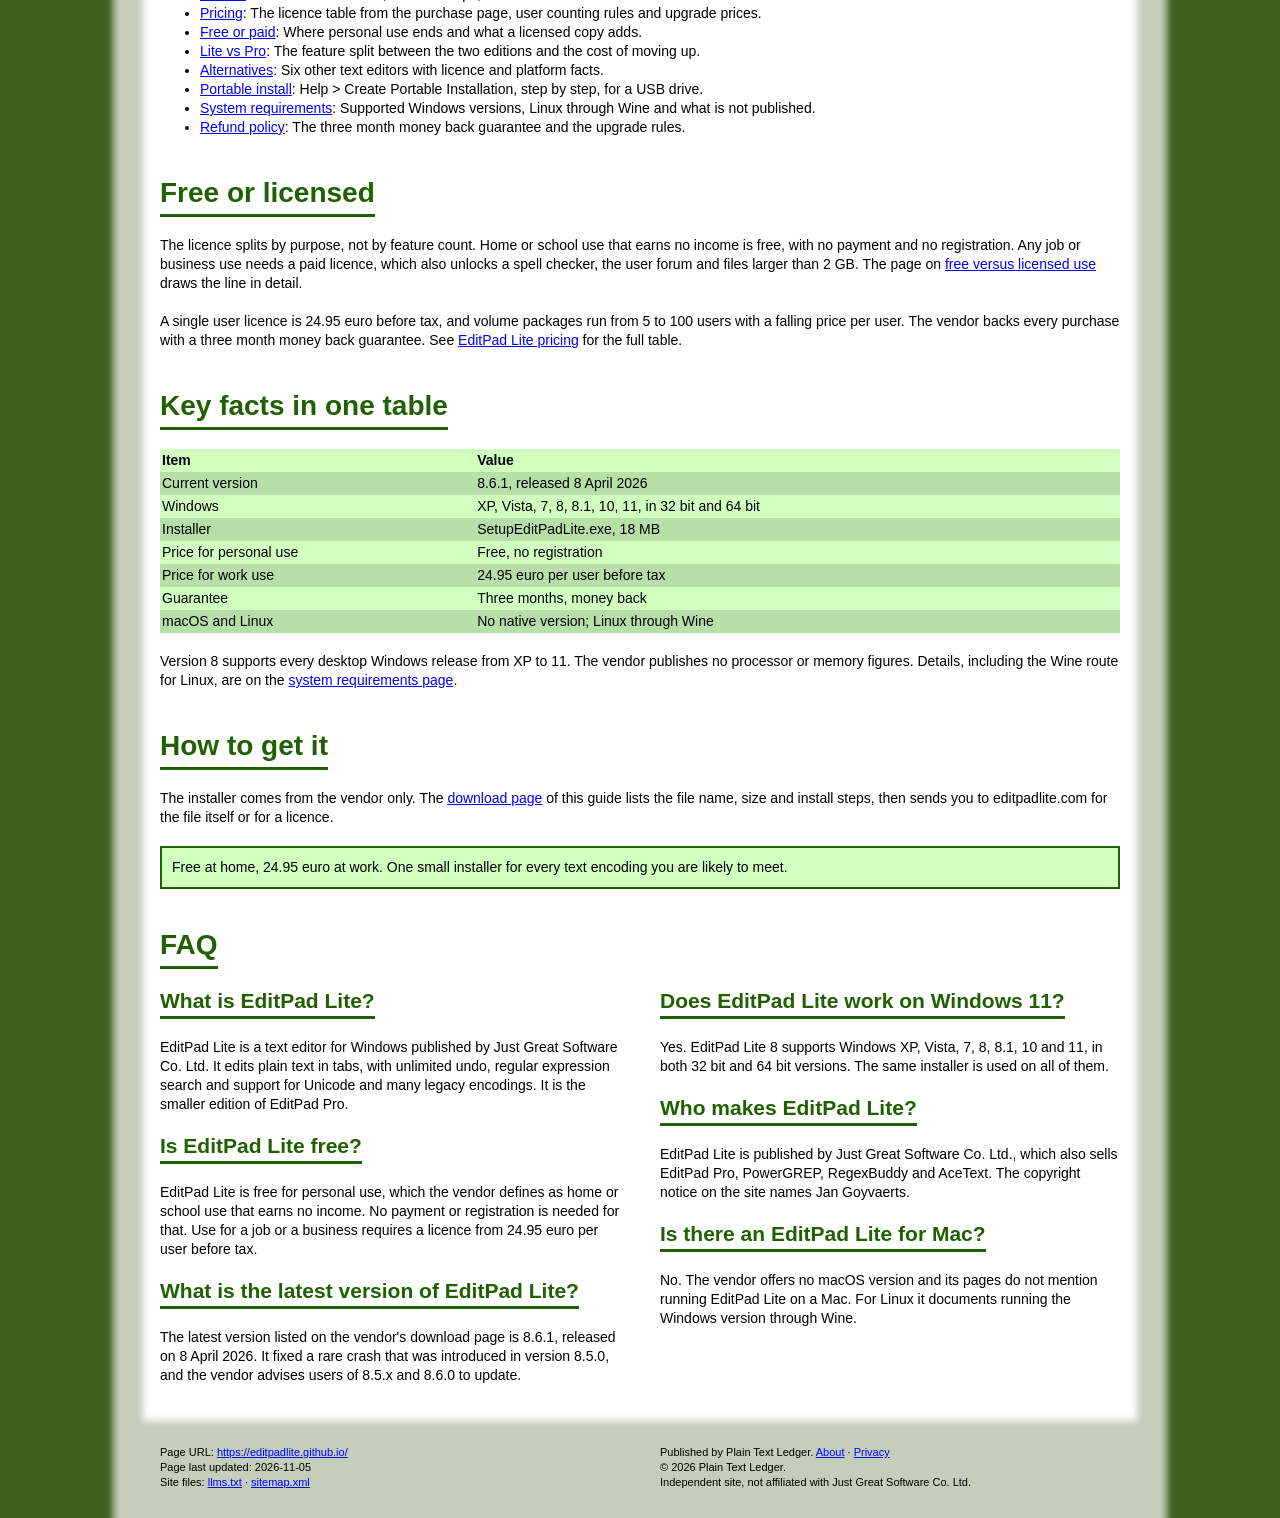
==== commit e23c3fa6: "Update site (12 pages)" ====
--- a/index.html
+++ b/index.html
@@ -27,37 +27,9 @@
 <script async src="https://www.googletagmanager.com/gtag/js?id=G-QSW5VDXMWQ"></script>
 <script>window.dataLayer=window.dataLayer||[];function gtag(){dataLayer.push(arguments)}gtag('js',new Date());gtag('config','G-QSW5VDXMWQ');</script>
 <meta name="google-site-verification" content="xAunRhtJdhnY6h3AJfaAXjwxS6wFR462_MNnzouf0wA">
-</head><body class="t-ledger s-numbered ft-list q-columns rl-list">
+</head><body>
 <a class="skip" href="#main">Skip to content</a>
-<header class="site"><div class="wrap"><a class="logo" href="index.html"><svg class="mark" aria-hidden="true" xmlns="http://www.w3.org/2000/svg" viewBox="0 0 32 32" width="20" height="20"><rect width="32" height="32" rx="7" fill="#2d6a0e"/><polygon points="16,3.5 26.5,7.5 26.5,15 16,28.5 5.5,15 5.5,7.5" fill="#ffffff"/><polygon points="16,7.5 23.5,10.3 23.5,15 16,24.3 8.5,15 8.5,10.3" fill="#2d6a0e"/><circle cx="16" cy="15.2" r="3" fill="#ffffff"/></svg>Plain Text Ledger</a><nav aria-label="Site"><a href="review.html">Review</a><a href="pricing.html">Pricing</a><a href="free-vs-paid.html">Free or paid</a><a href="editpad-lite-vs-editpad-pro.html">Lite vs Pro</a><a href="download.html">Download</a></nav><a class="hbtn" href="download.html" data-track="funnel" data-offer="editpadlite" data-place="header">Download from editpadlite.com</a></div></header><section class="hero v-illu"><div class="wrap"><div><h1 class="long">EditPad Lite 8: free Windows text editor, licence rules and official download</h1><p class="lede">EditPad Lite is a small text editor for Windows from Just Great Software. It is free for personal use and costs 24.95 euro per user for work. This guide covers what the editor does, the licence rules and the official download.</p><p class="meta">Updated 2026-11-05 · 4 min read · By Plain Text Ledger</p></div><div class="art"><svg viewBox='0 0 600 400' role='img' aria-label='Tabbed text editor window with numbered lines and a search and replace bar'><g fill='#3d5c1e'><rect x='20' y='20' width='28' height='28' opacity='.18'/><rect x='52' y='20' width='28' height='28' opacity='.1'/><rect x='20' y='52' width='28' height='28' opacity='.1'/><rect x='84' y='20' width='28' height='28' opacity='.06'/><rect x='52' y='52' width='28' height='28' opacity='.14'/><rect x='20' y='84' width='28' height='28' opacity='.06'/><rect x='552' y='352' width='28' height='28' opacity='.18'/><rect x='520' y='352' width='28' height='28' opacity='.1'/><rect x='552' y='320' width='28' height='28' opacity='.1'/><rect x='488' y='352' width='28' height='28' opacity='.06'/><rect x='520' y='320' width='28' height='28' opacity='.14'/><rect x='552' y='288' width='28' height='28' opacity='.06'/></g><g transform='rotate(8 480 110)'><rect x='420' y='40' width='130' height='160' rx='8' fill='#ffffff' stroke='#2d6a0e' stroke-width='3'/><path d='M420 48a8 8 0 0 1 8-8h114a8 8 0 0 1 8 8v26H420z' fill='#2d6a0e'/><path d='M438 31v17M457 31v17M476 31v17M495 31v17M514 31v17M533 31v17' fill='none' stroke='#1b2414' stroke-width='3' stroke-linecap='round'/><path d='M436 96h98M436 114h98M436 132h98M436 150h70M436 168h84' stroke='#3d5c1e' stroke-width='3' opacity='.35'/></g><rect x='68' y='80' width='440' height='280' rx='10' fill='#1b2414' opacity='.12'/><rect x='60' y='70' width='440' height='280' rx='10' fill='#ffffff' stroke='#2d6a0e' stroke-width='3'/><path d='M60 80a10 10 0 0 1 10-10h420a10 10 0 0 1 10 10v24H60z' fill='#2d6a0e'/><rect x='76' y='83' width='120' height='8' rx='4' fill='#ffffff' opacity='.85'/><g stroke='#ffffff' stroke-width='2.5' fill='none'><path d='M428 88h12'/><rect x='452' y='82' width='11' height='11'/><path d='M475 82l11 11M486 82l-11 11'/></g><rect x='61.5' y='104' width='437' height='28' fill='#3d5c1e' opacity='.16'/><path d='M72 132v-18a6 6 0 0 1 6-6h84a6 6 0 0 1 6 6v18z' fill='#ffffff'/><rect x='84' y='117' width='60' height='7' rx='3.5' fill='#1b2414'/><rect x='176' y='110' width='84' height='22' rx='6' fill='#3d5c1e' opacity='.28'/><rect x='268' y='110' width='84' height='22' rx='6' fill='#3d5c1e' opacity='.28'/><rect x='360' y='110' width='84' height='22' rx='6' fill='#3d5c1e' opacity='.28'/><rect x='61.5' y='132' width='40' height='170' fill='#3d5c1e' opacity='.1'/><g fill='#1b2414' opacity='.45'><rect x='74' y='148' width='14' height='6' rx='3'/><rect x='74' y='168' width='14' height='6' rx='3'/><rect x='74' y='188' width='14' height='6' rx='3'/><rect x='74' y='208' width='14' height='6' rx='3'/><rect x='74' y='228' width='14' height='6' rx='3'/><rect x='74' y='248' width='14' height='6' rx='3'/><rect x='74' y='268' width='14' height='6' rx='3'/><rect x='74' y='288' width='14' height='6' rx='3'/></g><rect x='101.5' y='221' width='397' height='20' fill='#2d6a0e' opacity='.14'/><g fill='#1b2414'><rect x='114' y='147' width='150' height='8' rx='4'/><rect x='114' y='167' width='210' height='8' rx='4'/><rect x='114' y='187' width='240' height='8' rx='4' opacity='.6'/><rect x='114' y='227' width='200' height='8' rx='4'/><rect x='114' y='247' width='280' height='8' rx='4' opacity='.6'/><rect x='114' y='267' width='120' height='8' rx='4' opacity='.6'/><rect x='114' y='287' width='220' height='8' rx='4'/></g><g fill='#2d6a0e'><rect x='332' y='167' width='90' height='8' rx='4'/><rect x='322' y='227' width='90' height='8' rx='4'/><rect x='420' y='222' width='3' height='18'/><rect x='242' y='267' width='70' height='8' rx='4'/></g><path d='M61.5 302h437' stroke='#2d6a0e' stroke-width='2' opacity='.4'/><circle cx='86' cy='323' r='8' fill='none' stroke='#2d6a0e' stroke-width='3'/><path d='M92 329l8 8' stroke='#2d6a0e' stroke-width='3' stroke-linecap='round'/><rect x='112' y='312' width='150' height='24' rx='4' fill='#ffffff' stroke='#3d5c1e' stroke-width='2'/><rect x='122' y='320' width='60' height='8' rx='4' fill='#1b2414' opacity='.6'/><path d='M274 324h22m-7-7l7 7-7 7' fill='none' stroke='#2d6a0e' stroke-width='3' stroke-linecap='round' stroke-linejoin='round'/><rect x='308' y='312' width='150' height='24' rx='4' fill='#ffffff' stroke='#3d5c1e' stroke-width='2'/><rect x='318' y='320' width='80' height='8' rx='4' fill='#2d6a0e'/><rect x='466' y='312' width='24' height='24' rx='4' fill='#2d6a0e'/><path d='M472 324l4 4 8-9' fill='none' stroke='#ffffff' stroke-width='2.5' stroke-linecap='round' stroke-linejoin='round'/></svg></div></div></section><main id="main" class="body"><div class="wrap"><nav class="toc" aria-label="On this page"><h2>On this page</h2><a href="#what">What EditPad Lite is</a><a href="#pages">Pages in this guide</a><a href="#licence">Free or licensed</a><a href="#req">Key facts in one table</a><a href="#get">How to get it</a><a href="#faq">FAQ</a></nav><article><aside class="facts" aria-label="Key facts"><h2>Key facts</h2><ul class="keyfacts"><li><span>Current version</span><span>8.6.1, released 8 April 2026</span></li><li><span>Personal use</span><span>Free</span></li><li><span>Work licence</span><span>24.95 euro per user, before tax</span></li><li><span>Windows</span><span>XP, Vista, 7, 8, 8.1, 10, 11</span></li><li><span>Installer</span><span>18 MB</span></li><li><span>Vendor</span><span>Just Great Software Co. Ltd.</span></li><li><span>Checked</span><span>2026-11-05</span></li></ul><a class="btn" href="download.html" data-track="funnel" data-offer="editpadlite" data-place="facts">Download from editpadlite.com</a><p class="note">Free for personal use. Work licence 24.95 euro per user with a three month money back guarantee.</p></aside><p class="disclosure">This site is independent and is not run by Just Great Software. Download and buy buttons lead to the official site editpadlite.com, and some of them may be affiliate links, which does not change the price you pay. Facts and prices were read on the vendor's own pages on 5 November 2026.</p><p class="answer">EditPad Lite is a Windows text editor from Just Great Software that is free for home and school use that earns no income. Work or business use needs a licence, which costs 24.95 euro for one user before tax. Version 8.6.1 was released on 8 April 2026 and runs on Windows XP through Windows 11.</p><section id="what">
-<h2>What EditPad Lite is</h2>
-<p>EditPad Lite is a text editor for Windows published by Just Great Software Co. Ltd. The vendor says EditPad has been in continuous development since its first release in 1996, and the current build is 8.6.1 from 8 April 2026. It opens plain text files of almost any origin: Windows, UNIX and classic Mac line breaks, Unicode and a long list of legacy code pages.</p>
-<p>The editor keeps each file in a tab, offers unlimited undo and redo that survive a save, and has a search and replace panel with regular expressions. It is the smaller sibling of a paid product, so some tools are held back. The <a href="review.html">EditPad Lite review</a> goes through what is in the box, and the <a href="editpad-lite-vs-editpad-pro.html">comparison with EditPad Pro</a> lists what is not.</p>
-</section>
-<section id="pages">
-<h2>Pages in this guide</h2>
-<div class="features"><div class="feature"><div class="ico">1</div><h3>Download</h3><p>File name, size, current version, install steps and the route to the vendor's site.</p></div><div class="feature"><div class="ico">2</div><h3>Review</h3><p>What the editor does, where it stops, and a score based on the documented facts.</p></div><div class="feature"><div class="ico">3</div><h3>Pricing</h3><p>The licence table from the purchase page, user counting rules and upgrade prices.</p></div><div class="feature"><div class="ico">4</div><h3>Free or paid</h3><p>Where personal use ends and what a licensed copy adds.</p></div><div class="feature"><div class="ico">5</div><h3>Lite vs Pro</h3><p>The feature split between the two editions and the cost of moving up.</p></div><div class="feature"><div class="ico">6</div><h3>Alternatives</h3><p>Six other text editors with licence and platform facts.</p></div><div class="feature"><div class="ico">7</div><h3>Portable install</h3><p>Help &gt; Create Portable Installation, step by step, for a USB drive.</p></div><div class="feature"><div class="ico">8</div><h3>System requirements</h3><p>Supported Windows versions, Linux through Wine and what is not published.</p></div><div class="feature"><div class="ico">9</div><h3>Refund policy</h3><p>The three month money back guarantee and the upgrade rules.</p></div></div>
-</section>
-<section id="licence">
-<h2>Free or licensed</h2>
-<p>The licence splits by purpose, not by feature count. Home or school use that earns no income is free, with no payment and no registration. Any job or business use needs a paid licence, which also unlocks a spell checker, the user forum and files larger than 2 GB. The page on <a href="free-vs-paid.html">free versus licensed use</a> draws the line in detail.</p>
-<p>A single user licence is 24.95 euro before tax, and volume packages run from 5 to 100 users with a falling price per user. The vendor backs every purchase with a three month money back guarantee. See <a href="pricing.html">EditPad Lite pricing</a> for the full table.</p>
-</section>
-<section id="req">
-<h2>Key facts in one table</h2>
-<div class="tablewrap"><table><thead><tr><th>Item</th><th>Value</th></tr></thead><tbody><tr><td>Current version</td><td>8.6.1, released 8 April 2026</td></tr><tr><td>Windows</td><td>XP, Vista, 7, 8, 8.1, 10, 11, in 32 bit and 64 bit</td></tr><tr><td>Installer</td><td>SetupEditPadLite.exe, 18 MB</td></tr><tr><td>Price for personal use</td><td>Free, no registration</td></tr><tr><td>Price for work use</td><td>24.95 euro per user before tax</td></tr><tr><td>Guarantee</td><td>Three months, money back</td></tr><tr><td>macOS and Linux</td><td>No native version; Linux through Wine</td></tr></tbody></table></div>
-<p>Version 8 supports every desktop Windows release from XP to 11. The vendor publishes no processor or memory figures. Details, including the Wine route for Linux, are on the <a href="system-requirements.html">system requirements page</a>.</p>
-</section>
-<section id="get">
-<h2>How to get it</h2>
-<p>The installer comes from the vendor only. The <a href="download.html">download page</a> of this guide lists the file name, size and install steps, then sends you to editpadlite.com for the file itself or for a licence.</p>
-</section>
-<section id="tag">
-<p class="tagline"><span>Free</span> <span>at</span> <span>home,</span> <span>24.95</span> <span>euro</span> <span>at</span> <span>work.</span> <span>One</span> <span>small</span> <span>installer</span> <span>for</span> <span>every</span> <span>text</span> <span>encoding</span> <span>you</span> <span>are</span> <span>likely</span> <span>to</span> <span>meet.</span> </p>
-</section>
-<section id="cta">
-<div class="cta-block"><div><h2>Get EditPad Lite from the vendor</h2><p>The free edition needs no registration. Check the file details and install steps first, then continue to the official site.</p></div><a class="btn" href="download.html" data-track="funnel" data-offer="editpadlite" data-place="section:cta">Download from editpadlite.com</a></div>
-</section><section id="faq"><h2>Frequently asked questions</h2><div class="faq"><details><summary>What is EditPad Lite?</summary><p>EditPad Lite is a text editor for Windows published by Just Great Software Co. Ltd. It edits plain text in tabs, with unlimited undo, regular expression search and support for Unicode and many legacy encodings. It is the smaller edition of EditPad Pro.</p></details><details><summary>Is EditPad Lite free?</summary><p>EditPad Lite is free for personal use, which the vendor defines as home or school use that earns no income. No payment or registration is needed for that. Use for a job or a business requires a licence from 24.95 euro per user before tax.</p></details><details><summary>What is the latest version of EditPad Lite?</summary><p>The latest version listed on the vendor's download page is 8.6.1, released on 8 April 2026. It fixed a rare crash that was introduced in version 8.5.0, and the vendor advises users of 8.5.x and 8.6.0 to update.</p></details><details><summary>Does EditPad Lite work on Windows 11?</summary><p>Yes. EditPad Lite 8 supports Windows XP, Vista, 7, 8, 8.1, 10 and 11, in both 32 bit and 64 bit versions. The same installer is used on all of them.</p></details><details><summary>Who makes EditPad Lite?</summary><p>EditPad Lite is published by Just Great Software Co. Ltd., which also sells EditPad Pro, PowerGREP, RegexBuddy and AceText. The copyright notice on the site names Jan Goyvaerts.</p></details><details><summary>Is there an EditPad Lite for Mac?</summary><p>No. The vendor offers no macOS version and its pages do not mention running EditPad Lite on a Mac. For Linux it documents running the Windows version through Wine.</p></details></div></section><section id="related"><h2>Read next</h2><ul class="related"><li><a href="review.html">EditPad Lite review: a small Windows text editor with clear limits</a><small>This EditPad Lite review is built from the vendor's feature pages, user's guide and release notes for version…</small></li><li><a href="alternatives.html">EditPad Lite alternatives: six text editors to compare</a><small>The closest EditPad Lite alternatives are other text editors for Windows, some free for any use and some…</small></li><li><a href="portable-install.html">EditPad Lite portable: how to put it on a USB drive</a><small>EditPad Lite portable is not a separate download. The normal program can copy itself to a USB stick or memory…</small></li><li><a href="refund-policy.html">EditPad Lite refund policy: the three month money back guarantee</a><small>The EditPad Lite refund policy is a three month unconditional money back guarantee from Just Great Software.…</small></li></ul></section></article></div></main><footer class="site"><div class="wrap"><div class="cols"><div><h4>Plain Text Ledger</h4><p>An independent, factual guide to EditPad Lite 8: what the free edition covers, what a work licence costs, how it differs from EditPad Pro and where to download it from the vendor.</p><p>Written and maintained by the Plain Text Ledger editorial team. Facts are taken from the vendor's own pages and documentation on the date shown on each page.</p></div><div><h4>Guides</h4><a href="download.html">Download</a><a href="review.html">Review</a><a href="pricing.html">Pricing</a><a href="free-vs-paid.html">Free or paid</a><a href="editpad-lite-vs-editpad-pro.html">Lite vs Pro</a><a href="alternatives.html">Alternatives</a><a href="portable-install.html">Portable</a><a href="system-requirements.html">Requirements</a><a href="refund-policy.html">Refunds</a></div><div><h4>Site</h4><a href="index.html">Home</a><a href="about.html">About and method</a><a href="privacy.html">Privacy</a><a href="llms.txt">llms.txt</a><a href="sitemap.xml">Sitemap</a></div></div><div>&copy; 2026 Plain Text Ledger. Independent site, not affiliated with Just Great Software Co. Ltd.. Some links are affiliate links; they never change prices or verdicts.</div></div></footer>
+<div class="col"><header class="site-head"><a class="logo" href="index.html"><img class="icon" src="assets/art/notepad.svg" width="108" height="108" alt="Plain Text Ledger home"><img class="word" src="assets/art/wordmark.svg" width="450" height="108" alt=""></a><a class="bulb" href="about.html" title="About this site"><img src="assets/art/bulb.svg" width="18" height="18" alt="About this site"></a><nav class="nav" aria-label="Site"><div class="row"><a href="review.html">Review</a><a href="pricing.html">Pricing</a><a href="free-vs-paid.html"><img src="assets/art/ico-scale.svg" width="18" height="18" alt="">Free or paid</a><a href="editpad-lite-vs-editpad-pro.html"><img src="assets/art/ico-pair.svg" width="18" height="18" alt="">Lite vs Pro</a><a href="download.html"><img src="assets/art/ico-down.svg" width="18" height="18" alt="">Download</a></div><div class="row"><a href="index.html" aria-current="page"><img src="assets/art/ico-home.svg" width="18" height="18" alt="">Home</a><a href="alternatives.html"><img src="assets/art/ico-grid.svg" width="18" height="18" alt="">Alternatives</a><a href="portable-install.html">Portable install</a><a href="system-requirements.html"><img src="assets/art/ico-screen.svg" width="18" height="18" alt="">System requirements</a><a href="refund-policy.html">Refund policy</a><a class="hbtn" href="download.html" data-track="funnel" data-offer="editpadlite" data-place="header"><img src="assets/art/ico-go.svg" width="18" height="18" alt="">Get Editpadlite</a></div></nav></header><main id="main" class="panel"><article><h1>EditPad Lite 8: free Windows text editor, licence rules and official download</h1><div class="row2 intro"><div class="main"><p>EditPad Lite is a small text editor for Windows from Just Great Software. It is free for personal use and costs 24.95 euro per user for work. This guide covers what the editor does, the licence rules and the official download.</p><p>EditPad Lite is a Windows text editor from Just Great Software that is free for home and school use that earns no income. Work or business use needs a licence, which costs 24.95 euro for one user before tax. Version 8.6.1 was released on 8 April 2026 and runs on Windows XP through Windows 11.</p><p class="small">This site is independent and is not run by Just Great Software. Download and buy buttons lead to the official site editpadlite.com, and some of them may be affiliate links, which does not change the price you pay. Facts and prices were read on the vendor's own pages on 5 November 2026.</p></div><div><form class="buybox" action="download.html" method="get" aria-label="Key facts"><a class="btn" href="download.html" data-track="funnel" data-offer="editpadlite" data-place="hero">Get Editpadlite</a><p class="boxhead"><b>Key facts</b></p><ul><li>Current version: 8.6.1, released 8 April 2026</li><li>Personal use: Free</li><li>Work licence: 24.95 euro per user, before tax</li><li>Windows: XP, Vista, 7, 8, 8.1, 10, 11</li><li>Installer: 18 MB</li><li>Vendor: Just Great Software Co. Ltd.</li><li>Checked: 2026-11-05</li></ul><p class="links"><a href="refund-policy.html">Refund policy</a><br><a href="free-vs-paid.html">Free or paid</a></p></form></div></div><figure class="shot"><img src="assets/art/editor.svg" width="800" height="600" alt="Drawing of a plain text editor window with tabs, numbered lines and a search bar"></figure><section><h2>What EditPad Lite is</h2><p>EditPad Lite is a text editor for Windows published by Just Great Software Co. Ltd. The vendor says EditPad has been in continuous development since its first release in 1996, and the current build is 8.6.1 from 8 April 2026. It opens plain text files of almost any origin: Windows, UNIX and classic Mac line breaks, Unicode and a long list of legacy code pages.</p><p>The editor keeps each file in a tab, offers unlimited undo and redo that survive a save, and has a search and replace panel with regular expressions. It is the smaller sibling of a paid product, so some tools are held back. The <a href="review.html">EditPad Lite review</a> goes through what is in the box, and the <a href="editpad-lite-vs-editpad-pro.html">comparison with EditPad Pro</a> lists what is not.</p></section><section><h2>Pages in this guide</h2><ul><li><a href="download.html">Download</a>: File name, size, current version, install steps and the route to the vendor's site.</li><li><a href="review.html">Review</a>: What the editor does, where it stops, and a score based on the documented facts.</li><li><a href="pricing.html">Pricing</a>: The licence table from the purchase page, user counting rules and upgrade prices.</li><li><a href="free-vs-paid.html">Free or paid</a>: Where personal use ends and what a licensed copy adds.</li><li><a href="editpad-lite-vs-editpad-pro.html">Lite vs Pro</a>: The feature split between the two editions and the cost of moving up.</li><li><a href="alternatives.html">Alternatives</a>: Six other text editors with licence and platform facts.</li><li><a href="portable-install.html">Portable install</a>: Help &gt; Create Portable Installation, step by step, for a USB drive.</li><li><a href="system-requirements.html">System requirements</a>: Supported Windows versions, Linux through Wine and what is not published.</li><li><a href="refund-policy.html">Refund policy</a>: The three month money back guarantee and the upgrade rules.</li></ul></section><section><h2>Free or licensed</h2><p>The licence splits by purpose, not by feature count. Home or school use that earns no income is free, with no payment and no registration. Any job or business use needs a paid licence, which also unlocks a spell checker, the user forum and files larger than 2 GB. The page on <a href="free-vs-paid.html">free versus licensed use</a> draws the line in detail.</p><p>A single user licence is 24.95 euro before tax, and volume packages run from 5 to 100 users with a falling price per user. The vendor backs every purchase with a three month money back guarantee. See <a href="pricing.html">EditPad Lite pricing</a> for the full table.</p></section><section><h2>Key facts in one table</h2><div class="tablewrap"><table><thead><tr><th>Item</th><th>Value</th></tr></thead><tbody><tr><td>Current version</td><td>8.6.1, released 8 April 2026</td></tr><tr><td>Windows</td><td>XP, Vista, 7, 8, 8.1, 10, 11, in 32 bit and 64 bit</td></tr><tr><td>Installer</td><td>SetupEditPadLite.exe, 18 MB</td></tr><tr><td>Price for personal use</td><td>Free, no registration</td></tr><tr><td>Price for work use</td><td>24.95 euro per user before tax</td></tr><tr><td>Guarantee</td><td>Three months, money back</td></tr><tr><td>macOS and Linux</td><td>No native version; Linux through Wine</td></tr></tbody></table></div><p>Version 8 supports every desktop Windows release from XP to 11. The vendor publishes no processor or memory figures. Details, including the Wine route for Linux, are on the <a href="system-requirements.html">system requirements page</a>.</p></section><section><h2>How to get it</h2><p>The installer comes from the vendor only. The <a href="download.html">download page</a> of this guide lists the file name, size and install steps, then sends you to editpadlite.com for the file itself or for a licence.</p><blockquote class="note"><p>Free at home, 24.95 euro at work. One small installer for every text encoding you are likely to meet.</p></blockquote></section><section class="faq" id="faq"><h2>FAQ</h2><div class="row2"><div><h4>What is EditPad Lite?</h4><p>EditPad Lite is a text editor for Windows published by Just Great Software Co. Ltd. It edits plain text in tabs, with unlimited undo, regular expression search and support for Unicode and many legacy encodings. It is the smaller edition of EditPad Pro.</p><h4>Is EditPad Lite free?</h4><p>EditPad Lite is free for personal use, which the vendor defines as home or school use that earns no income. No payment or registration is needed for that. Use for a job or a business requires a licence from 24.95 euro per user before tax.</p><h4>What is the latest version of EditPad Lite?</h4><p>The latest version listed on the vendor's download page is 8.6.1, released on 8 April 2026. It fixed a rare crash that was introduced in version 8.5.0, and the vendor advises users of 8.5.x and 8.6.0 to update.</p></div><div><h4>Does EditPad Lite work on Windows 11?</h4><p>Yes. EditPad Lite 8 supports Windows XP, Vista, 7, 8, 8.1, 10 and 11, in both 32 bit and 64 bit versions. The same installer is used on all of them.</p><h4>Who makes EditPad Lite?</h4><p>EditPad Lite is published by Just Great Software Co. Ltd., which also sells EditPad Pro, PowerGREP, RegexBuddy and AceText. The copyright notice on the site names Jan Goyvaerts.</p><h4>Is there an EditPad Lite for Mac?</h4><p>No. The vendor offers no macOS version and its pages do not mention running EditPad Lite on a Mac. For Linux it documents running the Windows version through Wine.</p></div></div></section></article></main><footer class="site-foot"><div class="row2"><div><p>Page URL: <a href="index.html">https://editpadlite.github.io/</a></p><p>Page last updated: 2026-11-05</p><p>Site files: <a href="llms.txt">llms.txt</a> · <a href="sitemap.xml">sitemap.xml</a></p></div><div><p>Published by Plain Text Ledger. <a href="about.html">About</a> · <a href="privacy.html">Privacy</a></p><p>&copy; 2026 Plain Text Ledger.</p><p>Independent site, not affiliated with Just Great Software Co. Ltd.</p></div></div></footer></div>
 <script src="assets/track.js"></script>
 <script src="assets/site.js" defer></script>
 <script src="assets/captcha-widget.js"></script>
--- a/assets/style.css
+++ b/assets/style.css
@@ -1,195 +1,178 @@
-:root{--bg:#ffffff;--fg:#1b2414;--muted:#686e63;--muted-inv:#81867d;--line:#e5e6e5;--card:#f7f7f6;--accent:#2d6a0e;--accent-ink:#ffffff;--accent-text:#2d6a0e;--head-bg:#3d5c1e;--head-fg:#ffffff;--head-muted:#bbc5b0;--head-line:#5f7946;--r-sm:6px;--r:12px;--r-lg:16px;--r-btn:8px;--maxw:1200px;--font:'Figtree';--font-head:'Figtree'}
-
-*,*::before,*::after{box-sizing:border-box}
-html{scroll-behavior:smooth}
-body{margin:0;font-family:var(--font),system-ui,sans-serif;color:var(--fg);background:var(--bg);line-height:1.6;font-size:16px;-webkit-font-smoothing:antialiased}
-a{color:var(--accent-text,var(--accent))}a:hover{text-decoration:none}
-img{max-width:100%;height:auto}
-h1,h2,h3,h4{text-wrap:balance;font-weight:600;line-height:1.15;margin:0;font-family:var(--font-head),var(--font),system-ui,sans-serif}
-p,li{text-wrap:pretty}
-.skip{position:absolute;left:-999px;top:8px;background:var(--fg);color:var(--bg);padding:8px 12px;border-radius:var(--r-sm)}
-.skip:focus{left:8px;z-index:9}
-.wrap{max-width:var(--maxw);margin:0 auto;padding:0 24px}
-table{width:100%;border-collapse:collapse;font-size:14px;line-height:20px}
-th,td{padding:12px;text-align:left;border-bottom:1px solid var(--line);vertical-align:top}
-th{font-weight:600;font-size:12px;line-height:16px;letter-spacing:.04em;text-transform:uppercase;color:var(--muted)}
-.tablewrap{overflow-x:auto;margin:16px 0 24px;border:1px solid var(--line);border-radius:var(--r)}
-.tablewrap table{margin:0}
-.btn{display:inline-block;padding:8px 12px;border-radius:var(--r-btn);background:var(--accent);color:var(--accent-ink);font-weight:600;font-size:16px;line-height:24px;text-decoration:none;transition:transform .3s cubic-bezier(.22,1,.36,1),opacity .3s}
-.btn:hover{opacity:.9}.btn:active{transform:scale(.98)}
-.btn:focus-visible,a:focus-visible,summary:focus-visible{outline:2px solid var(--accent);outline-offset:3px}
-.note{font-size:12px;line-height:16px;color:var(--muted);margin-top:8px}
-.keyfacts{margin:0;padding:0;list-style:none}
-.answer{font-size:18px;line-height:28px;font-weight:500;margin:0 0 24px}
-.crumbs{font-size:12px;line-height:16px;color:var(--muted);margin:0 0 16px;display:flex;gap:8px;flex-wrap:wrap;padding:0;list-style:none}
-.crumbs a{color:var(--muted)}
-article section{margin:0 0 40px}
-article h2{font-size:30px;line-height:36px;margin:0 0 16px}
-article h3{font-size:20px;line-height:28px;margin:24px 0 8px}
-article p{margin:0 0 16px}
-article ul,article ol{margin:0 0 16px;padding-left:24px}
-article li{margin:0 0 8px}
-.steps{counter-reset:s;list-style:none;padding:0;margin:0 0 24px}
-.steps li{counter-increment:s;position:relative;padding:0 0 16px 48px;margin:0}
-.steps li::before{content:counter(s);position:absolute;left:0;top:0;width:32px;height:32px;border-radius:var(--r-sm);background:var(--fg);color:var(--bg);font-weight:600;display:flex;align-items:center;justify-content:center;font-size:14px}
-.steps li b{display:block;font-weight:600;margin-bottom:2px}
-.features{display:grid;grid-template-columns:repeat(auto-fit,minmax(220px,1fr));gap:16px;margin:0 0 24px}
-.feature{border:1px solid var(--line);border-radius:var(--r);padding:16px;background:var(--card)}
-.feature .ico{width:32px;height:32px;border-radius:var(--r-sm);background:var(--accent);color:var(--accent-ink);display:flex;align-items:center;justify-content:center;font-weight:600;margin-bottom:12px;font-size:14px}
-.feature h3{font-size:16px;line-height:24px;margin:0 0 4px}
-.feature p{margin:0;font-size:14px;line-height:20px;color:var(--muted)}
-.proscons{display:grid;grid-template-columns:1fr 1fr;gap:16px;margin:0 0 24px}
-.proscons .col{border:1px solid var(--line);border-radius:var(--r);padding:16px;background:var(--card)}
-.proscons h3{margin:0 0 8px;font-size:16px;line-height:24px}
-.proscons ul{margin:0;padding-left:20px}
-.proscons li{font-size:14px;line-height:20px}
-.cta-block{border-radius:var(--r-lg);padding:32px;margin:0 0 40px;background:var(--fg);color:var(--bg);display:grid;grid-template-columns:1fr auto;gap:24px;align-items:center}
-.cta-block h2{color:inherit;font-size:24px;line-height:32px;margin:0 0 4px}
-.cta-block p{margin:0;color:inherit;opacity:.75;font-size:14px;line-height:20px}
-.cta-block .btn{background:var(--bg);color:var(--fg)}
-.tagline{font-size:36px;line-height:40px;font-weight:600;max-width:680px;margin:64px auto;text-align:center}
-.tagline span{opacity:.3;transition:opacity .6s cubic-bezier(.22,1,.36,1)}
-.tagline span.on{opacity:1}
-@media(prefers-reduced-motion:reduce){.tagline span{opacity:1;transition:none}}
-.faq details{border-bottom:1px solid var(--line);padding:16px 0}
-.faq summary{cursor:pointer;font-weight:600;font-size:16px;line-height:24px;list-style:none;position:relative;padding-right:32px}
-.faq summary::after{content:"+";position:absolute;right:0;top:0;color:var(--accent);font-size:20px}
-.faq details[open] summary::after{content:"\2212"}
-.faq summary::-webkit-details-marker{display:none}
-.faq p{margin:8px 0 0;color:var(--muted)}
-.related{display:grid;grid-template-columns:repeat(auto-fit,minmax(200px,1fr));gap:12px;margin:0 0 24px;padding:0;list-style:none}
-.related li{border:1px solid var(--line);border-radius:var(--r);padding:12px 16px;background:var(--card)}
-.related a{text-decoration:none;font-weight:500;color:var(--fg)}
-.related small{display:block;color:var(--muted);font-size:12px;line-height:16px;margin-top:4px}
-.disclosure{font-size:12px;line-height:16px;color:var(--muted);border:1px solid var(--line);border-radius:var(--r-sm);padding:8px 12px;margin:0 0 24px}
-footer.site{border-top:1px solid var(--line);padding:40px 0;font-size:14px;line-height:20px;color:var(--muted)}
-footer.site .cols{display:grid;grid-template-columns:2fr 1fr 1fr;gap:24px;margin-bottom:24px}
-footer.site h4{color:var(--fg);font-size:14px;margin:0 0 8px}
-footer.site a{display:block;color:var(--muted);text-decoration:none;padding:2px 0}
-footer.site a:hover{color:var(--fg)}
-@media(max-width:860px){
- .proscons,.cta-block,footer.site .cols{grid-template-columns:1fr}
- .cta-block{padding:24px;text-align:left}
- .cta-block .btn{display:block;text-align:center}
- .tagline{font-size:24px;line-height:32px;margin:40px auto}
- article h2{font-size:24px;line-height:32px}
-}
-
-:root{--maxw:1200px}
-header.site{background:var(--head-bg);color:var(--head-fg);padding:12px 0}
-header.site .wrap{display:flex;align-items:center;gap:24px;flex-wrap:wrap}
-header.site .logo{color:var(--head-fg);text-decoration:none;font-weight:600;font-size:18px;display:flex;align-items:center;gap:8px}
-header.site .logo .mark{width:22px;height:22px;flex:none}
-header.site nav{display:flex;gap:16px;flex-wrap:wrap;font-size:14px}
-header.site nav a{color:var(--head-muted);text-decoration:none}
-header.site nav a[aria-current]{color:var(--head-fg);border-bottom:2px solid var(--accent)}
-header.site .hbtn{margin-left:auto;background:var(--accent);color:var(--accent-ink);padding:8px 12px;border-radius:var(--r-btn);font-weight:600;font-size:14px;text-decoration:none}
-.hero{border-bottom:1px solid var(--line);padding:40px 0}
-.hero .wrap{display:grid;grid-template-columns:1fr 360px;gap:40px;align-items:start}
-.hero h1{font-size:48px;line-height:1;max-width:680px;letter-spacing:-.02em}
-.hero .lede{font-size:18px;line-height:28px;color:var(--muted);max-width:680px;margin:16px 0 0}
-.hero .meta{font-size:12px;line-height:16px;color:var(--muted);margin-top:16px}
-.facts{background:var(--head-bg);color:var(--head-fg);border:1px solid var(--head-line);border-radius:var(--r-lg);padding:24px}
-.facts h2{font-size:12px;line-height:16px;letter-spacing:.06em;text-transform:uppercase;color:var(--head-muted);margin:0 0 12px}
-.facts li{display:grid;grid-template-columns:1fr auto;gap:12px;padding:8px 0;border-top:1px solid var(--head-line);font-size:14px;line-height:20px}
-.facts li span:first-child{color:var(--head-muted)}
-.facts li span:last-child{font-weight:600;text-align:right}
-.facts .btn{display:block;text-align:center;margin-top:16px}
-.facts .note{color:var(--head-muted);text-align:center}
-.body{padding:40px 0 64px}
-.body .wrap{display:grid;grid-template-columns:200px minmax(0,1fr);gap:48px}
-.toc{position:sticky;top:24px;font-size:14px;line-height:20px}
-.toc h2{font-size:12px;line-height:16px;letter-spacing:.06em;text-transform:uppercase;color:var(--muted);margin:0 0 8px}
-.toc a{display:block;color:var(--muted);text-decoration:none;padding:4px 0;border-left:2px solid var(--line);padding-left:12px}
-.toc a:hover{color:var(--fg);border-color:var(--accent)}
-.verdict{display:grid;grid-template-columns:1fr 280px;gap:24px;border:1px solid var(--line);border-radius:var(--r-lg);padding:24px;margin:0 0 40px;background:var(--card)}
-.verdict .big{font-size:48px;line-height:1;font-weight:600}
-.verdict .big span{font-size:18px;color:var(--muted);font-weight:500}
-.verdict ul{list-style:none;padding:0;margin:12px 0 0;font-size:14px;line-height:20px}
-.verdict li::before{content:"\2192  ";color:var(--accent)}
-.verdict h2{font-size:20px;line-height:28px;margin:0 0 8px}
-@media(max-width:980px){.hero .wrap,.body .wrap,.verdict{grid-template-columns:1fr}.toc{position:static}.hero h1{font-size:36px;line-height:40px}header.site .hbtn{margin-left:0}}
-
-.hero .eyebrow{display:inline-block;font-size:12px;line-height:16px;letter-spacing:.08em;text-transform:uppercase;color:var(--accent-text,var(--accent));font-weight:600;margin-bottom:12px}
-.hero .lede{color:inherit;opacity:.8}.hero .meta{color:inherit;opacity:.7}
-.hero.v-band .eyebrow,.hero.v-band .lede,.hero.v-band .meta{color:inherit}
-.verdict .big{color:var(--accent-text,var(--accent))}
-.facts.band li span:first-child{color:inherit;opacity:.65}
-.hero.v-illu{padding:40px 0 32px}
-.hero.v-illu .wrap{display:grid;grid-template-columns:minmax(0,1.1fr) minmax(0,.9fr);gap:48px;align-items:center;max-width:var(--maxw);text-align:left}
-.hero.v-illu .art svg{width:100%;height:auto;display:block}
-.hero.v-illu .crumbs,.hero.v-frame .crumbs,.hero.v-text .crumbs,.hero.v-band .crumbs{justify-content:flex-start}
-.hero.v-text{text-align:left}.hero.v-text .wrap{display:block;max-width:var(--maxw)}.hero.v-text h1,.hero.v-text .lede{margin-left:0;max-width:760px}
-.hero.v-center{text-align:center}.hero.v-center .wrap{display:block;max-width:820px}
-.hero.v-center h1,.hero.v-center .lede{margin-left:auto;margin-right:auto}.hero.v-center .crumbs{justify-content:center}
-.hero.v-band{background:var(--head-bg);color:var(--head-fg);padding:56px 0;text-align:left}.hero.v-band .wrap{display:block;max-width:820px}
-.hero.v-band h1{color:var(--head-fg)}.hero.v-band .lede,.hero.v-band .meta,.hero.v-band .crumbs a{color:var(--head-muted)}
-.hero.v-frame .wrap{display:grid;grid-template-columns:minmax(0,1fr) minmax(0,1fr);gap:48px;align-items:center;max-width:var(--maxw);text-align:left}
-.frame{border:1px solid var(--line);border-radius:var(--r-lg);overflow:hidden;box-shadow:0 24px 48px -24px rgba(0,0,0,.35);background:var(--card)}
-.frame .bar{height:28px;background:var(--line);display:flex;gap:6px;align-items:center;padding:0 10px}
-.frame .bar i{width:8px;height:8px;border-radius:50%;background:var(--muted);opacity:.5;display:block}
-.frame img{display:block;width:100%;height:auto}
-.facts.band{background:var(--card);color:var(--fg);border:1px solid var(--line);border-radius:var(--r-lg);padding:8px 24px 16px;margin:0 0 24px;box-shadow:none;position:static}
-.facts.band .keyfacts{background:none!important;border:0!important;border-radius:0!important;padding:0!important}
-.facts.band .keyfacts{display:grid;grid-template-columns:repeat(auto-fit,minmax(150px,1fr));gap:0 24px}
-.facts.band li{display:block;border:0;padding:8px 0;font-size:14px;line-height:20px}
-.facts.band li span{display:block;opacity:1;color:inherit;text-align:left;font-weight:400}
-.facts.band li span:first-child{font-size:12px;line-height:16px;color:var(--muted);font-family:var(--font)}.facts.band li span:last-child{font-weight:600}
-.facts.band h2{display:block;color:var(--muted);margin:12px 0 0;padding:0;background:none;font-size:12px;line-height:16px;letter-spacing:.06em;text-transform:uppercase;font-weight:600;font-family:var(--font)}
-.facts.band .btn{display:inline-block;margin:8px 12px 0 0;background:var(--accent);color:var(--accent-ink)}.facts.band .note{display:inline;color:var(--muted);padding:0}
-.facts.band.grid .keyfacts{gap:12px;margin-top:12px}.facts.band.grid li{border:1px solid var(--line);border-radius:var(--r);padding:12px;background:var(--bg)}
-.s-timeline .steps li{border-left:2px solid var(--line);margin-left:16px;padding-left:40px;padding-bottom:24px}
-.s-timeline .steps li::before{left:-17px;border-radius:50%;background:var(--accent);color:var(--accent-ink)}
-.s-cards .steps{display:grid;grid-template-columns:repeat(auto-fit,minmax(220px,1fr));gap:16px}
-.s-cards .steps li{padding:60px 16px 16px;border:1px solid var(--line);border-radius:var(--r);background:var(--card)}
-.s-cards .steps li::before{left:16px;top:16px}
-.ft-rows .features{grid-template-columns:1fr;gap:0}
-.ft-rows .feature{display:grid;grid-template-columns:48px 1fr;gap:16px;align-items:start;border:0;border-bottom:1px solid var(--line);border-radius:0;background:none;padding:16px 0}
-.ft-rows .feature .ico{margin:0;width:48px;height:48px;border-radius:var(--r);background:var(--accent);color:var(--accent-ink);font-size:18px}
-.ft-rows .feature h3{grid-column:2}.ft-rows .feature p{grid-column:2}
-.ft-list .features{display:block}.ft-list .feature{border:0;background:none;padding:8px 0;display:flex;gap:12px;align-items:baseline;flex-wrap:wrap}
-.ft-list .feature .ico{width:24px;height:24px;font-size:12px;margin:0;flex:none;border-radius:6px}.ft-list .feature h3{margin:0}.ft-list .feature p{flex-basis:100%;padding-left:36px}
-.q-columns .faq{columns:2;column-gap:32px}.q-columns .faq details{break-inside:avoid}
-.rl-list .related{display:block}.rl-list .related li{border:0;border-top:1px solid var(--line);border-radius:0;background:none;padding:12px 0}
-.plans{display:grid;grid-template-columns:repeat(auto-fit,minmax(200px,1fr));gap:16px;margin:0 0 24px}
-.plan{border:1px solid var(--line);border-radius:var(--r-lg);padding:20px;background:var(--card)}
-.plan h3{margin:0 0 12px;font-size:20px;line-height:28px}.plan dl{margin:0;font-size:14px;line-height:20px}
-.plan dt{color:var(--muted);font-size:12px;line-height:16px;margin-top:8px}.plan dd{margin:0;font-weight:600}.plan:first-child{border-color:var(--accent)}
-.fig{margin:0 0 32px;border:1px solid var(--line);border-radius:var(--r-lg);padding:16px;background:var(--card)}
-.fig svg{width:100%;height:auto;display:block}.fig figcaption{font-size:12px;line-height:16px;color:var(--muted);margin-top:8px}
-.facts.band h2::before,.facts.band h2::after{content:none!important;display:none!important}
-.facts.band .keyfacts{box-shadow:none!important}
-.facts.band>*{border-left:0!important;padding-left:0!important}
-.facts.band .note{border:0;padding:0}
-.facts.band+.toc{margin-top:24px}
-.facts h2,.facts li span:first-child,.facts .note{color:inherit;opacity:.72}
-.facts li span:last-child{color:inherit}
-.facts li{border-top-color:color-mix(in srgb,currentColor 18%,transparent)}
-.verdict .big{color:inherit}.verdict .big span{color:inherit;opacity:.6}
-.verdict h2,.verdict p,.verdict li{color:inherit}
-.faq summary::after{top:50%;transform:translateY(-50%);line-height:1}
-.fig figcaption{font-size:13px;line-height:18px;color:var(--fg);opacity:.75}
-footer.site h4{color:inherit;opacity:1;font-weight:700}footer.site a,footer.site p,footer.site div{color:inherit}footer.site a:hover{opacity:.7}
-.btn{white-space:normal;overflow-wrap:normal}
-.hero h1.long{font-size:40px;line-height:1.05}
-@media(max-width:900px){.hero h1.long,.hero.v-illu h1.long,.hero.v-frame h1.long{font-size:28px;line-height:34px}}
-.hero.v-illu,.hero.v-text,.hero.v-center,.hero.v-frame{padding-bottom:8px}
-.hero.v-illu+main.body,.hero.v-text+main.body,.hero.v-center+main.body,.hero.v-frame+main.body{padding-top:24px}
-.fig{overflow-x:auto}
-@media(max-width:640px){.fig svg{min-width:560px}}
-.ft-rows .feature .ico{grid-row:1/3}
-.hero.v-illu h1,.hero.v-frame h1{font-size:48px;line-height:1.05}
-@media(max-width:900px){.hero.v-illu .wrap,.hero.v-frame .wrap{grid-template-columns:1fr}.q-columns .faq{columns:1}.hero.v-illu h1,.hero.v-frame h1{font-size:36px;line-height:40px}}
-@media(max-width:860px){
- header.site .wrap{gap:8px 16px}
- header.site nav{display:flex!important;flex-wrap:nowrap;overflow-x:auto;scrollbar-width:none;max-width:100%;padding-bottom:2px;margin-left:0}
- header.site nav::-webkit-scrollbar{display:none}
- header.site nav a{white-space:nowrap}
- .facts.band .btn{display:block;text-align:center;margin:12px 0 0}
- .facts.band .note{display:block;margin-top:8px}
-}
-
-/* design sheet */
-header.site{background-color:var(--head-bg);background-image:linear-gradient(rgba(255,255,255,.07) 1px,transparent 1px),linear-gradient(90deg,rgba(255,255,255,.07) 1px,transparent 1px);background-size:16px 16px;border-bottom:3px solid var(--accent)}.logo{font-family:var(--font-head);font-weight:800;letter-spacing:-.01em}.hbtn{border:1px solid var(--head-muted);border-radius:4px;font-weight:600}.hbtn:hover{background:rgba(255,255,255,.14)}.hero{border-bottom:1px solid var(--line)}.hero h1{font-weight:800;letter-spacing:-.015em}.lede{color:var(--muted);max-width:60ch}article h2{color:var(--accent-text);font-weight:700;letter-spacing:-.01em;width:fit-content;max-width:100%;padding-bottom:.15em;border-bottom:3px solid var(--accent)}.facts{background:var(--card);border:2px solid var(--accent);border-radius:4px;box-shadow:5px 5px 0 var(--line)}.answer{border-left:4px solid var(--accent);background:var(--card);padding:1rem 1.25rem;border-radius:0 4px 4px 0}.verdict{border:2px solid var(--accent);border-radius:4px;box-shadow:6px 6px 0 var(--line)}.btn{border-radius:4px;font-weight:700;border:1px solid var(--accent);box-shadow:0 2px 0 rgba(0,0,0,.25);transition:transform .12s ease,box-shadow .12s ease}.btn:hover{transform:translateY(-1px);box-shadow:0 4px 0 rgba(0,0,0,.25)}.btn:active{transform:translateY(1px);box-shadow:none}.feature{border-bottom:1px dashed var(--line)}.feature .ico{background:var(--accent);color:var(--accent-ink);border-radius:4px;font-weight:700}.faq{border-top:1px solid var(--line)}.related a:hover{color:var(--accent-text)}.plan{border:2px solid var(--line);border-radius:4px;transition:border-color .12s ease}.plan:hover{border-color:var(--accent)}.fig{background:var(--card);border:1px solid var(--line);border-radius:4px;padding:1rem}.tagline{color:var(--accent-text);font-weight:800;}.cta-block{background-color:var(--head-bg);background-image:linear-gradient(rgba(255,255,255,.07) 1px,transparent 1px),linear-gradient(90deg,rgba(255,255,255,.07) 1px,transparent 1px);background-size:16px 16px;color:var(--head-fg);border:3px solid var(--accent);border-radius:4px}.cta-block h2{color:var(--head-fg);border-bottom:0;width:auto}.cta-block p{color:var(--head-muted)}.cta-block .btn{background:var(--head-fg);color:var(--head-bg);border-color:var(--head-fg)}footer.site{border-top:3px solid var(--accent)}
-/* qa round 1 */
-.facts.facts.band{background:var(--card);color:var(--fg);margin-bottom:14px}.facts.facts.band h2,.facts.facts.band span,.facts.facts.band dt,.facts.facts.band dd,.facts.facts.band li,.facts.facts.band td,.facts.facts.band th{color:var(--fg);opacity:1}.facts.facts.band p,.facts.facts.band small,.facts.facts.band .note{color:var(--muted);opacity:1}.facts.facts.band .btn,.facts.facts.band .btn span{color:var(--accent-ink)}.cta-block.cta-block p{color:var(--head-fg);opacity:.92}+/* Plain Text Ledger — layout and colours measured from the reference design */
+:root{
+  --font:"Segoe UI",-apple-system,BlinkMacSystemFont,Arial,Helvetica,sans-serif;
+  --text:#000000;
+  --head:#206000;
+  --link:#0000ff;
+  --ground:#406020;
+  --grid-line:#101808;
+  --veil:#ffffffb0;
+  --veil-glow:rgba(255,255,255,.69);
+  --panel:#ffffff;
+  --nav:#ffb040;
+  --nav-line:#805820;
+  --box:#ffd080;
+  --box-line:#805800;
+  --button:#efefef;
+  --button-line:#767676;
+  --mint:#d0ffc0;
+  --mint-dark:#b6e0a8;
+  --muted:#404040;
+  --col:1040px;
+  --content:960px;
+  --side:320px;
+  --gap:40px;
+  --line:19px;
+}
+*,*::before,*::after{box-sizing:border-box}
+html{background:var(--ground)}
+body{
+  margin:0;
+  font:400 14px/19px var(--font);
+  color:var(--text);
+  background-color:var(--ground);
+  /* 18px grid of green squares over the first 900px, plain green below */
+  background-image:url("grid.svg"),url("grid.svg"),url("grid.svg"),url("grid.svg"),url("grid.svg");
+  background-repeat:repeat-x;
+  background-position:0 0,0 180px,0 360px,0 540px,0 720px;
+  background-size:360px 180px;
+  overflow-x:hidden;
+}
+a{color:var(--link)}
+img,svg{max-width:100%}
+.skip{position:absolute;left:-9999px;top:0}
+.skip:focus{left:8px;top:8px;z-index:9;background:#fff;padding:4px 8px}
+
+/* page column: translucent veil over the green grid */
+.col{
+  position:relative;
+  width:var(--col);
+  max-width:100%;
+  margin:0 auto;
+  min-height:100vh;
+  padding:0 40px;
+  background:var(--veil);
+  box-shadow:var(--veil-glow) 0 0 7px 7px;
+}
+
+/* header */
+.site-head{position:relative;padding-top:15px}
+.logo{display:flex;align-items:flex-start;gap:18px;text-decoration:none;width:max-content;max-width:100%;margin-left:-4px}
+.logo .icon{width:108px;height:108px;flex:none}
+.logo .word{width:450px;height:108px;flex:none;margin:18px 0 -18px}
+.bulb{position:absolute;top:20px;right:-19px;width:28px;height:28px;background:var(--nav);border:1px solid var(--nav-line);display:flex;align-items:center;justify-content:center}
+.bulb img{width:18px;height:18px;display:block}
+.nav{margin-top:22px}
+.nav .row{display:flex;flex-wrap:wrap;margin:0 0 14px 1px}
+.nav .row:last-child{margin-bottom:0}
+.nav a{
+  display:inline-flex;align-items:center;gap:6px;
+  height:31px;padding:0 8px;
+  margin:0 -1px -1px 0;
+  background:var(--nav);border:1px solid var(--nav-line);
+  color:var(--text);text-decoration:none;white-space:nowrap;
+  font-size:14px;line-height:29px;
+}
+.nav a:hover,.nav a:focus-visible{background:var(--box)}
+.nav a img{width:18px;height:18px;flex:none;display:block}
+
+/* white content panel */
+.panel{
+  margin:32px -10px 0;
+  padding:10px;
+  background:var(--panel);
+  box-shadow:#ffffff 0 0 7px 7px;
+}
+.panel::after{content:"";display:table;clear:both}
+
+h1,h2,h4{
+  display:table;
+  color:var(--head);font-weight:700;
+  border-bottom:3px solid var(--head);
+  padding-bottom:3px;
+}
+h1{font-size:32px;line-height:40px;margin:0 0 19px}
+h2{font-size:28px;line-height:36px;margin:38px 0 19px}
+h4{font-size:21px;line-height:25px;margin:19px 0}
+p{margin:19px 0}
+ul,ol{margin:19px 0;padding-left:40px}
+li{margin:0}
+.small{font-size:11px;line-height:15px}
+
+/* two-up rows */
+.row2{display:grid;grid-template-columns:minmax(0,1fr) minmax(0,1fr);column-gap:var(--gap)}
+.rowside{display:grid;grid-template-columns:minmax(0,1fr) var(--side);column-gap:var(--gap)}
+.row2>*>:first-child,.rowside>*>:first-child{margin-top:0}
+.rowside>.main{max-width:600px}
+
+/* buy box (orange) */
+.buybox{
+  background:var(--box);border:2px solid var(--box-line);
+  padding:10px;text-align:center;
+  margin:0 0 19px;
+}
+.buybox .boxhead{margin:0}
+.buybox ul{list-style:none;margin:0;padding:0}
+.buybox .links{margin:0}
+.buybox .links a{display:inline-block}
+.btn,.go{
+  display:inline-block;
+  font:400 13.3333px/16px var(--font);
+  color:#000;text-decoration:none;
+  background:var(--button);border:1px solid var(--button-line);border-radius:2px;
+  padding:2px 7px;margin:0 0 4px;
+}
+.btn:hover{background:#e5e5e5}
+
+/* figures and side notes */
+.fig{margin:0 0 19px}
+.fig img{display:block;width:100%;height:auto;border:1px solid #a8a8a8}
+.fig figcaption{margin-top:4px}
+.shot{margin:0;max-width:800px}
+.shot img{display:block;width:100%;height:auto}
+.logo img{display:block}
+.note{
+  background:var(--mint);border:2px solid var(--head);
+  padding:10px 10px 10px 10px;margin:0 0 19px;
+}
+.note p{margin:0}
+blockquote{margin:0}
+
+/* tables */
+.tablewrap{overflow-x:auto;margin:19px 0}
+table{border-collapse:collapse;border-spacing:0;width:100%;font-size:14px;line-height:19px}
+th,td{padding:2px;text-align:left;vertical-align:top}
+thead tr{background:var(--mint)}
+th{font-weight:700}
+tbody tr:nth-child(odd){background:var(--mint-dark)}
+tbody tr:nth-child(even){background:var(--mint)}
+
+/* faq (two columns, like the reference's testimonials) */
+.faq h4{margin-top:19px}
+.faq .row2>*>h4:first-child{margin-top:0}
+
+/* footer */
+.site-foot{padding:31px 0 28px;font-size:11px;line-height:15px}
+.site-foot p{margin:0}
+.site-foot .row2{row-gap:0}
+
+/* tablet */
+@media (max-width:1080px){
+  .col{width:auto;padding:0 20px}
+  .site-head{padding-top:0;padding-left:8px}
+  .bulb{right:-6px;top:8px}
+  .panel{margin:22px -20px 0;padding:8px}
+  .row2{column-gap:26px}
+  .rowside{column-gap:30px}
+  .site-foot{padding:22px 8px 22px;margin:0 -20px}
+}
+/* phone */
+@media (max-width:640px){
+  .logo .word{display:none}
+  .nav{margin-top:2px}
+  .nav .row{margin-bottom:12px}
+  .row2,.rowside{grid-template-columns:minmax(0,1fr)}
+  .rowside>.main{max-width:none}
+  .buybox{margin-top:0}
+  .site-foot .row2{grid-template-columns:1fr}
+}
